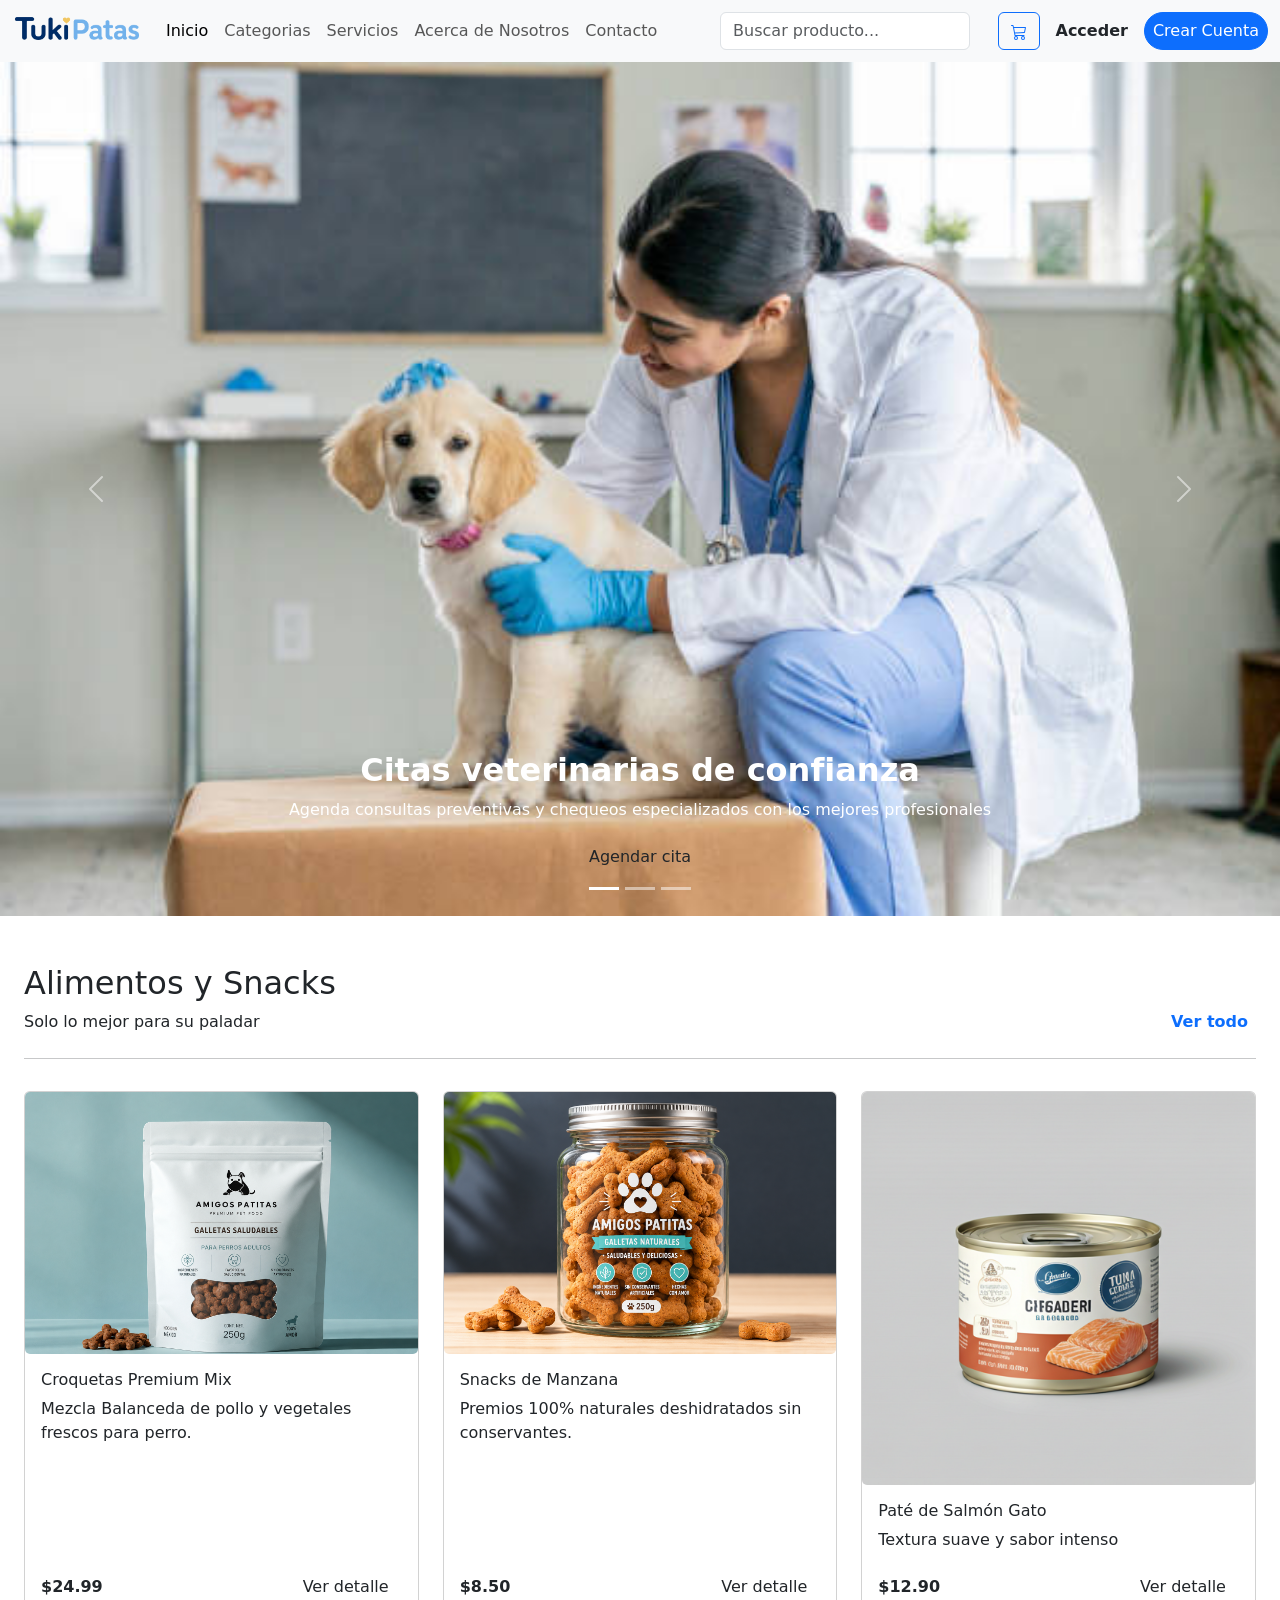
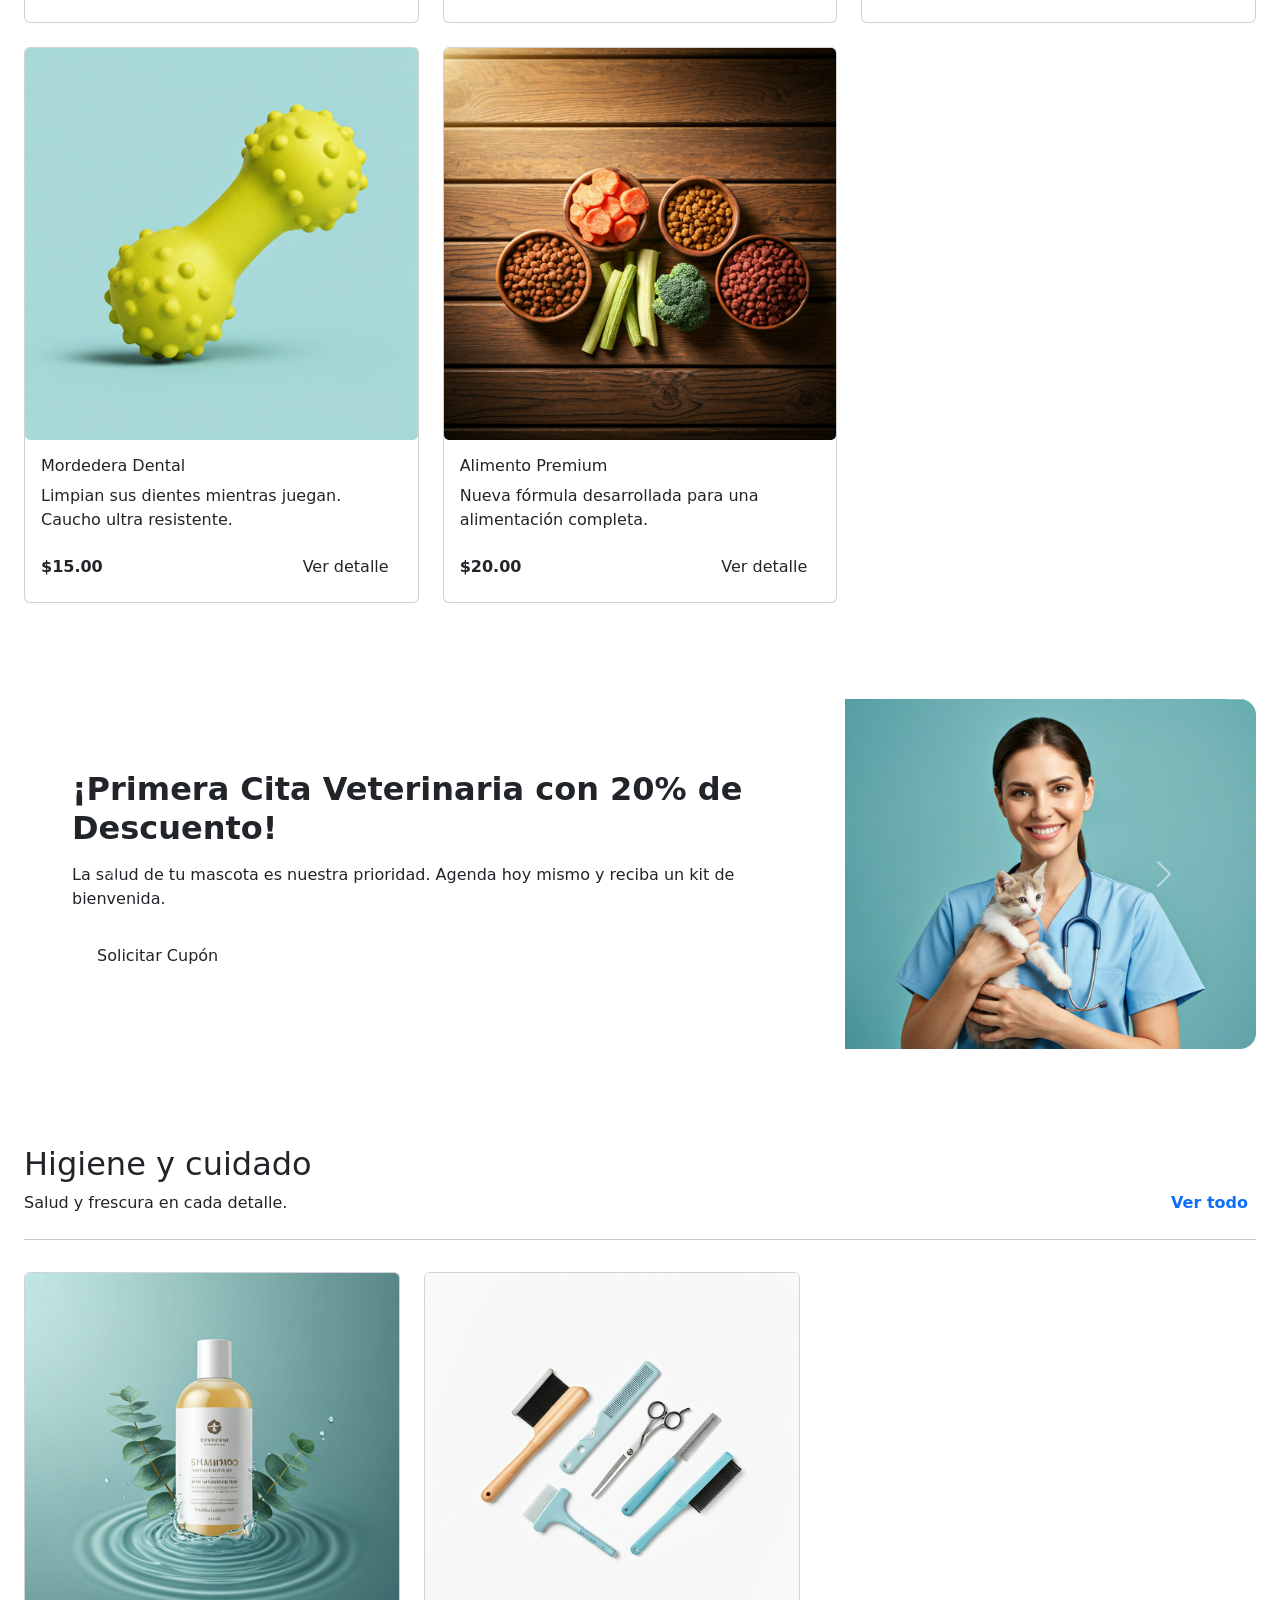
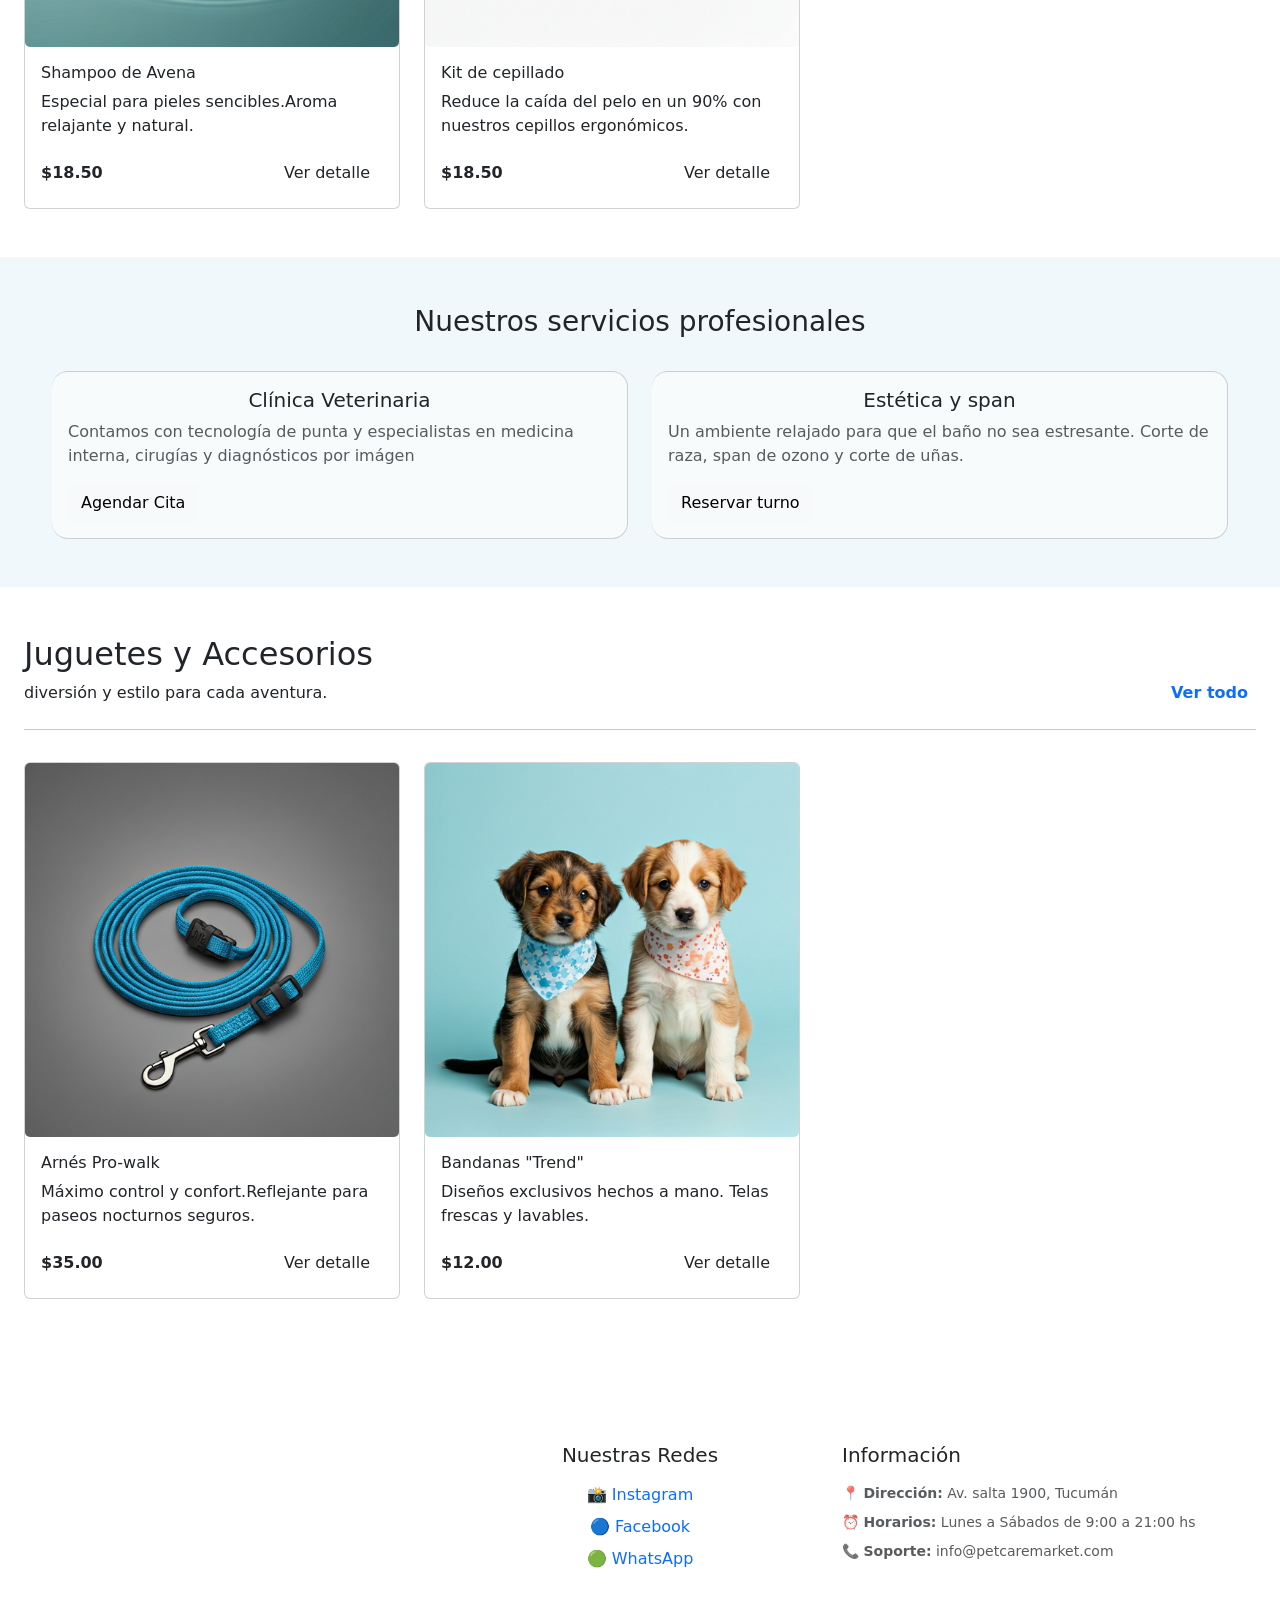
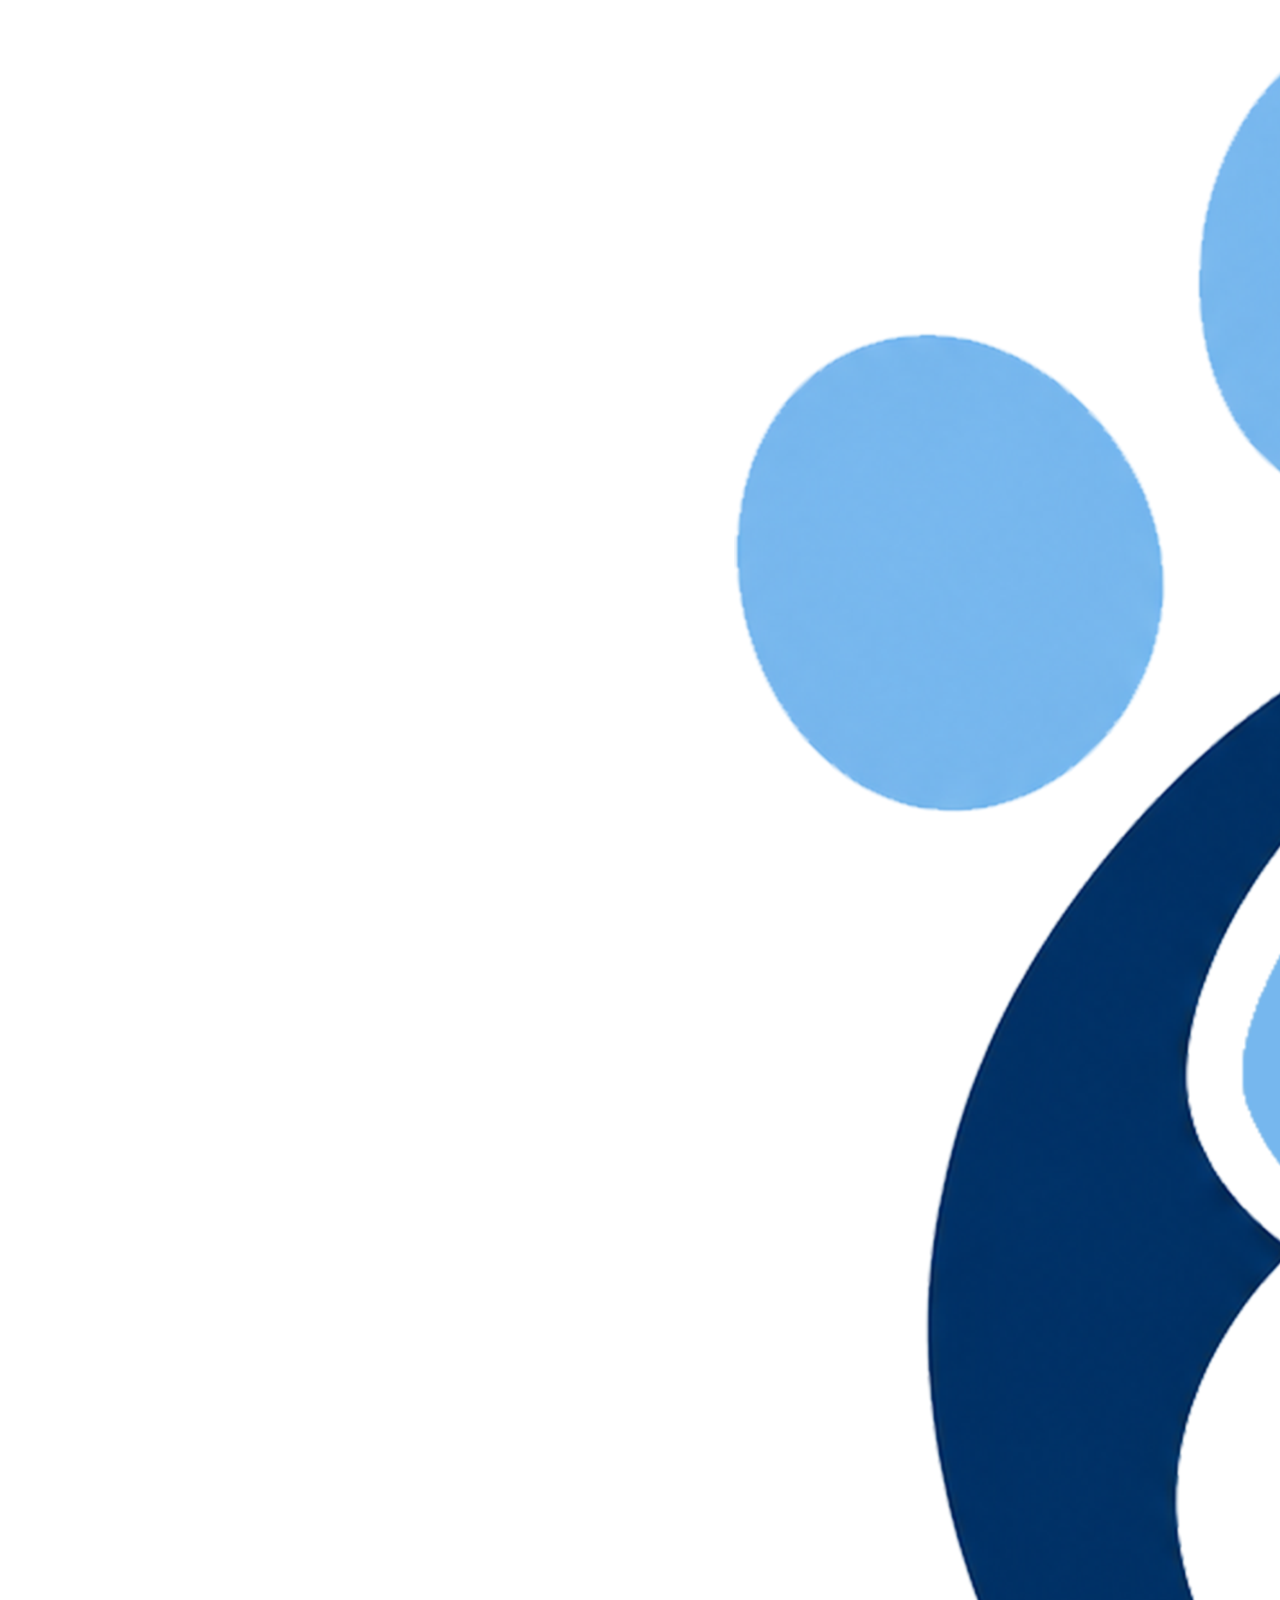
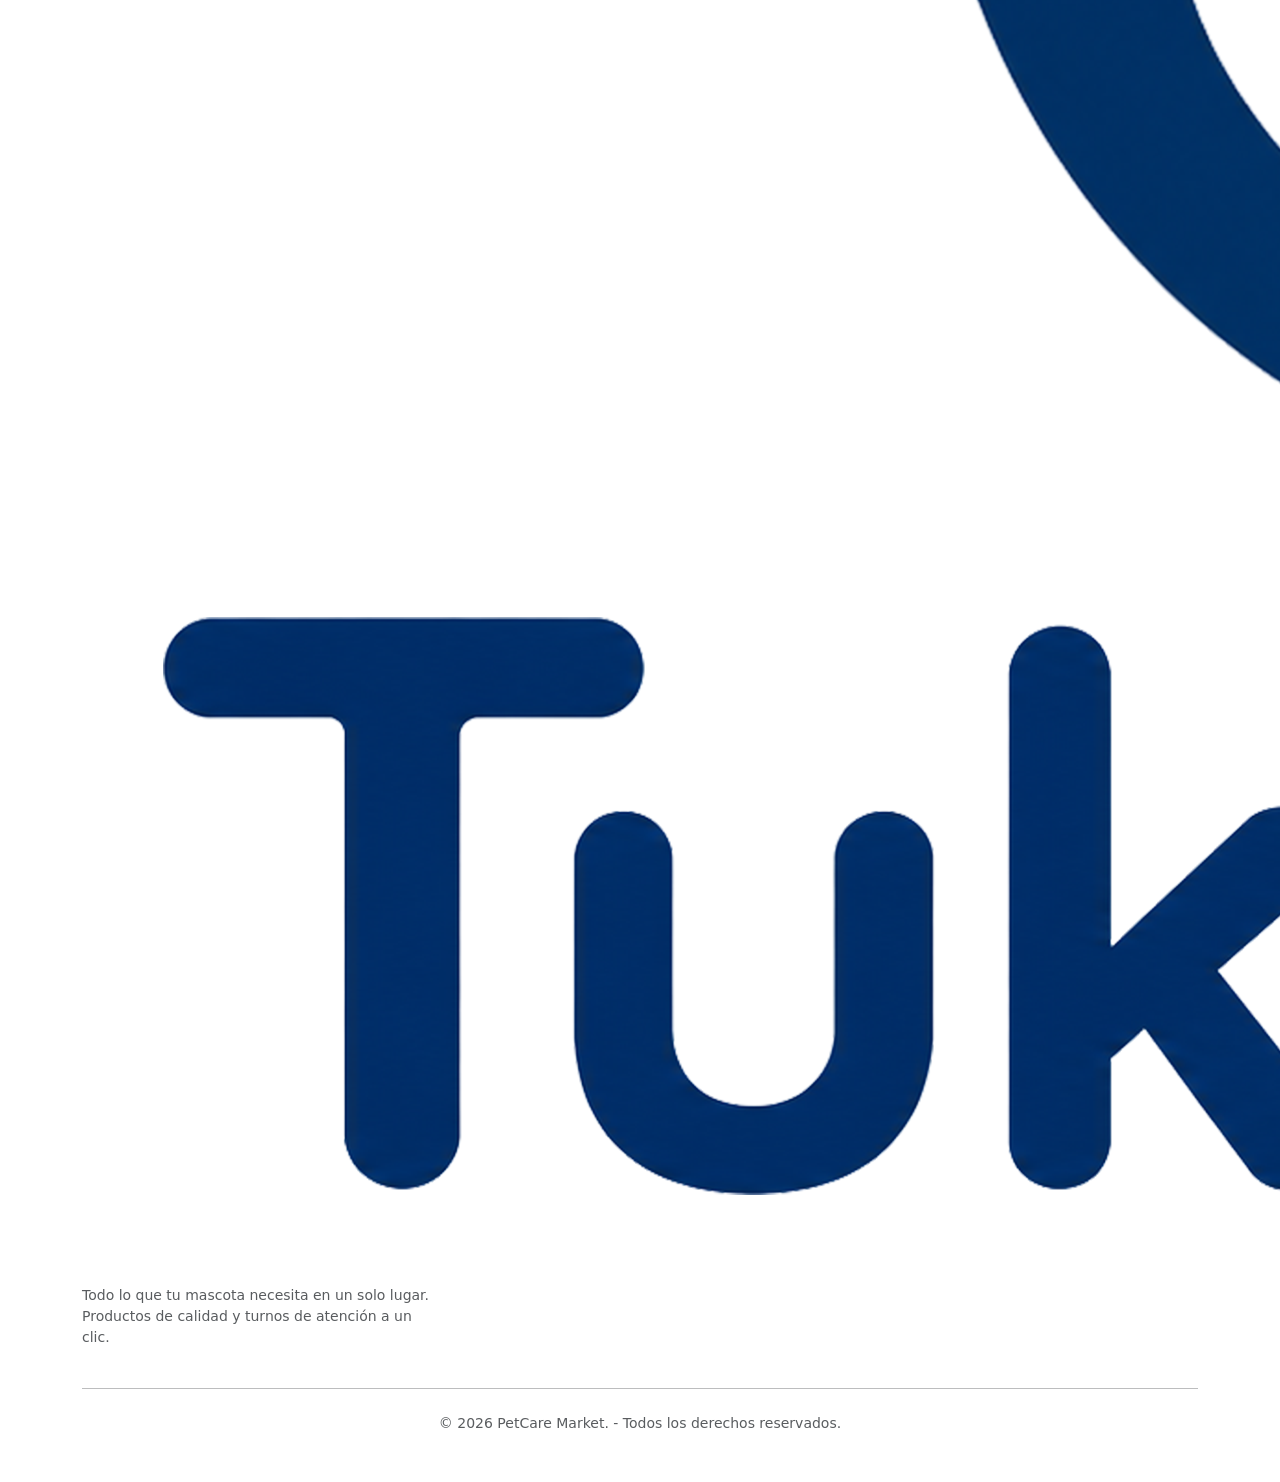
==== index.html @ 30b8e736 "Merge branch 'dev' into feat/navbars" ====
<!doctype html>
<html lang="es" data-bs-theme="light" xmlns="http://www.w3.org/1999/html">
  <head>
    <meta charset="UTF-8" />
    <meta name="viewport" content="width=device-width, initial-scale=1.0" />
    <meta name="description" content="" />
    <meta name="author" content="" />
    <link
      href="https://cdn.jsdelivr.net/npm/bootstrap@5.3.8/dist/css/bootstrap.min.css"
      rel="stylesheet"
      integrity="sha384-sRIl4kxILFvY47J16cr9ZwB07vP4J8+LH7qKQnuqkuIAvNWLzeN8tE5YBujZqJLB"
      crossorigin="anonymous"
    />
    <link rel="stylesheet" href="./css/style.css" />
    <title>Página Principal</title>
  </head>
  <body>
    <header>
      <nav class="navbar navbar-expand-lg bg-body-tertiary stiky-top">
        <div class="container-fluid">
          <!--Logo de la pagina-->
          <a class="navbar-brand" href="./index.html">
            <img src="./img/logos/logotipo.png" class="imgLogo" alt="logo" />
          </a>
          <button
            class="navbar-toggler"
            type="button"
            data-bs-toggle="collapse"
            data-bs-target="#navbarSupportedContent"
            aria-controls="navbarSupportedContent"
            aria-expanded="false"
            aria-label="Toggle navigation"
          >
            <span class="navbar-toggler-icon"></span>
          </button>
          <!--botones de links-->
          <div class="collapse navbar-collapse" id="navbarSupportedContent">
            <ul class="navbar-nav me-auto mb-2 mb-lg-0">
              <li class="nav-item">
                <a
                  class="nav-link active"
                  aria-current="page"
                  href="./index.html"
                  >Inicio</a
                >
              </li>
              <li class="nav-item">
                <a class="nav-link" href="./pages/categorias.html"
                  >Categorias</a
                >
              </li>
              <li class="nav-item">
                <a
                  class="nav-link"
                  aria-current="page"
                  href="./pages/servicios.html"
                  >Servicios</a
                >
              </li>
              <li class="nav-item">
                <a class="nav-link" href="./pages/nosotros.html"
                  >Acerca de Nosotros</a
                >
              </li>
              <li class="nav-item">
                <a class="nav-link" href="./pages/contacto.html">Contacto</a>
              </li>
            </ul>
            <!-- buscador-->
            <form class="mx-auto buscador">
              <input
                class="form-control"
                type="search"
                placeholder="Buscar producto..."
              />
            </form>
          </div>
          <!--iconos y botones-->
          <div class="d-flex align-items-center gap-3">
            <!--carrito-->
            <button class="btn btn-outline-primary">
              <svg
                xmlns="http://www.w3.org/2000/svg"
                width="16"
                height="16"
                fill="currentColor"
                class="bi bi-cart3"
                viewBox="0 0 16 16"
              >
                <path
                  d="M0 1.5A.5.5 0 0 1 .5 1H2a.5.5 0 0 1 .485.379L2.89 3H14.5a.5.5 0 0 1 .49.598l-1 5a.5.5 0 0 1-.465.401l-9.397.472L4.415 11H13a.5.5 0 0 1 0 1H4a.5.5 0 0 1-.491-.408L2.01 3.607 1.61 2H.5a.5.5 0 0 1-.5-.5M3.102 4l.84 4.479 9.144-.459L13.89 4zM5 12a2 2 0 1 0 0 4 2 2 0 0 0 0-4m7 0a2 2 0 1 0 0 4 2 2 0 0 0 0-4m-7 1a1 1 0 1 1 0 2 1 1 0 0 1 0-2m7 0a1 1 0 1 1 0 2 1 1 0 0 1 0-2"
                />
              </svg>
            </button>
            <!--login-->
            <a href="#" class="nav-link fw-semibold">Acceder</a>
            <!-- crear una cuenta-->
            <button class="btn btn-primary rounded-pill px-2">
              Crear Cuenta
            </button>
          </div>
        </div>
      </nav>
    </header>
    <main></main>
    <footer></footer>
    <header></header>
    <main>
      <!-- sección banner -->
      <div id="carouselVeterinaria" class="carousel slide">
        <div class="carousel-indicators">
          <button
            type="button"
            data-bs-target="#carouselVeterinaria"
            data-bs-slide-to="0"
            class="active"
            aria-current="true"
            aria-label="Slide 1"
          ></button>
          <button
            type="button"
            data-bs-target="#carouselVeterinaria"
            data-bs-slide-to="1"
            aria-label="Slide 2"
          ></button>
          <button
            type="button"
            data-bs-target="#carouselVeterinaria"
            data-bs-slide-to="2"
            aria-label="Slide 3"
          ></button>
        </div>
        <div class="carousel-inner">
          <div class="carousel-item active">
            <img
              src="./img/imagnes-pagina-principal/vet-dog.jpg"
              class="d-block w-100"
              alt="banner veterianria con un perrito"
            />
            <div class="carousel-caption d-none d-md-block">
              <h5 class="fw-bold fs-2 fs-md-1">
                Citas veterinarias de confianza
              </h5>
              <p>
                Agenda consultas preventivas y chequeos especializados con los
                mejores profesionales
              </p>
              <a href="#" class="btn rouded-4 btn-Carousel"> Agendar cita </a>
            </div>
          </div>
          <div class="carousel-item">
            <img
              src="./img/imagnes-pagina-principal/cat-vet.jpg"
              class="d-block w-100"
              alt="banner veterinaria con un gatito"
            />
            <div class="carousel-caption d-none d-md-block">
              <p>
                Agenda consultas preventivas y chequeos especializados con los
                mejores profesionales
              </p>
              <a href="#" class="btn rouded-4 btn-Carousel"> Agendar cita </a>
            </div>
          </div>
          <div class="carousel-item">
            <img
              src="/img/imagnes-pagina-principal/veterinarios.png"
              class="d-block w-100"
              alt="banner de veterinario en una consulta"
            />
            <div class="carousel-caption d-none d-md-block">
              <p>
                Agenda consultas preventivas y chequeos especializados con los
                mejores profesionales
              </p>
              <a href="#" class="btn rouded-5 btn-Carousel"> Agendar cita </a>
            </div>
          </div>
        </div>
        <button
          class="carousel-control-prev"
          type="button"
          data-bs-target="#carouselVeterinaria"
          data-bs-slide="prev"
        >
          <span class="carousel-control-prev-icon" aria-hidden="true"></span>
          <span class="visually-hidden">Previous</span>
        </button>
        <button
          class="carousel-control-next"
          type="button"
          data-bs-target="#carouselVeterinaria"
          data-bs-slide="next"
        >
          <span class="carousel-control-next-icon" aria-hidden="true"></span>
          <span class="visually-hidden">Next</span>
        </button>
      </div>
      <!-- Sección categorias de productos -->
      <section class="py-5 px-4">
        <div class="d-flex justify-content-between align-items-end mb-4">
          <div>
            <h2 class="titulo-seccion mb-2">Alimentos y Snacks</h2>
            <p class="mb-0">Solo lo mejor para su paladar</p>
          </div>
          <a href="#" class="text-decoration-none prices fw-bold text-nowrap">
            Ver todo <i class="bi bi-chevron-right ms-2"></i>
          </a>
        </div>
        <hr class="linea-decorativa" />
        <div class="row row-cols-1 row-cols-md-3 g-4 pt-3">
          <div class="col">
            <div class="card h-100">
              <img
                src="./img/seccion1/galletitas-patitas.png"
                class="card-img-top card-img"
                alt="publicidad croquetas para mascotas"
              />
              <div class="card-body d-flex flex-column">
                <h5 class="card-title fs-6 fs-md-5 mb-2">
                  Croquetas Premium Mix
                </h5>
                <p class="card-text mb-3">
                  Mezcla Balanceda de pollo y vegetales frescos para perro.
                </p>
                <div
                  class="d-flex justify-content-between align-items-center mt-auto"
                >
                  <p class="card-text fw-bold prices mb-0">$24.99</p>
                  <a href="#" class="btn rounded-4 btn-Carousel">Ver detalle</a>
                </div>
              </div>
            </div>
          </div>

          <div class="col">
            <div class="card h-100">
              <img
                src="./img/seccion1/golosinas-pets.png"
                class="card-img-top card-img"
                alt="Publicidad de golosinas para mascotas"
              />
              <div class="card-body d-flex flex-column">
                <h5 class="card-title fs-6 fs-md-5 mb-2">Snacks de Manzana</h5>
                <p class="card-text mb-3">
                  Premios 100% naturales deshidratados sin conservantes.
                </p>
                <div
                  class="d-flex justify-content-between align-items-center mt-auto"
                >
                  <p class="card-text fw-bold prices mb-0">$8.50</p>
                  <a href="#" class="btn rounded-4 btn-Carousel">Ver detalle</a>
                </div>
              </div>
            </div>
          </div>
          <div class="col">
            <div class="card h-100">
              <img
                src="./img/seccion1/lata-food.png"
                class="card-img-top card-img"
                alt="Publicidad de comida para gatos"
              />
              <div class="card-body d-flex flex-column">
                <h5 class="card-title fs-6 fs-md-5 mb-2">
                  Paté de Salmón Gato
                </h5>
                <p class="card-text mb-3">Textura suave y sabor intenso</p>
                <div
                  class="d-flex justify-content-between align-items-center mt-auto"
                >
                  <p class="card-text fw-bold prices mb-0">$12.90</p>
                  <a href="#" class="btn rounded-4 btn-Carousel">Ver detalle</a>
                </div>
              </div>
            </div>
          </div>
          <div class="col">
            <div class="card h-100">
              <img
                src="./img/seccion1/juguete.png"
                class="card-img-top card-img"
                alt="Publicidad de mordedera dental"
              />
              <div class="card-body d-flex flex-column">
                <h5 class="card-title fs-6 fs-md-5 mb-2">Mordedera Dental</h5>
                <p class="card-text mb-3">
                  Limpian sus dientes mientras juegan. Caucho ultra resistente.
                </p>
                <div
                  class="d-flex justify-content-between align-items-center mt-auto"
                >
                  <p class="card-text fw-bold prices mb-0">$15.00</p>
                  <a href="#" class="btn rounded-4 btn-Carousel">Ver detalle</a>
                </div>
              </div>
            </div>
          </div>
          <div class="col">
            <div class="card h-100">
              <img
                src="./img/seccion3/alimento.png"
                class="card-img-top card-img"
                alt="Publicidad de mordedera dental"
              />
              <div class="card-body d-flex flex-column">
                <h5 class="card-title fs-6 fs-md-5 mb-2">Alimento Premium</h5>
                <p class="card-text mb-3">
                  Nueva fórmula desarrollada para una alimentación completa.
                </p>
                <div
                  class="d-flex justify-content-between align-items-center mt-auto"
                >
                  <p class="card-text fw-bold prices mb-0">$20.00</p>
                  <a href="#" class="btn rounded-4 btn-Carousel">Ver detalle</a>
                </div>
              </div>
            </div>
          </div>
        </div>
      </section>

      <!-- seccion publicidades-->
      <section class="py-5 px-4">
        <div
          id="carousel-publi"
          class="carousel slide"
          data-bs-ride="carousel"
          data-bs-interval="5000"
        >
          <div class="carousel-indicators">
            <button
              type="button"
              data-bs-target="#carousel-publi"
              data-bs-slide-to="0"
              class="active"
              aria-current="true"
              aria-label="Slide 1"
            ></button>
            <button
              type="button"
              data-bs-target="#carousel-publi"
              data-bs-slide-to="1"
              aria-label="Slide 2"
            ></button>
            <button
              type="button"
              data-bs-target="#carousel-publi"
              data-bs-slide-to="2"
              aria-label="Slide 3"
            ></button>
          </div>
          <div class="carousel-inner">
            <div class="carousel-item active d-none d-md-block">
              <div
                class="row align-items-center g-0 publi-fondo rounded-4 w-100"
              >
                <div class="col-md-8 p-5">
                  <h2 class="fw-bold mb-3 prices">
                    ¡Primera Cita Veterinaria con 20% de Descuento!
                  </h2>
                  <p class="mb-4">
                    La salud de tu mascota es nuestra prioridad. Agenda hoy
                    mismo y reciba un kit de bienvenida.
                  </p>
                  <a
                    href="#"
                    class="btn btn-publi btn-Carousel rounded-pill px-4 py-2"
                    >Solicitar Cupón</a
                  >
                </div>
                <div class="col-md-4 p-0">
                  <img
                    src="./img/seccion3/publicidad1.png"
                    class="img-fluid w-100"
                    style="
                      height: 350px;
                      object-fit: cover;
                      border-radius: 0 1rem 1rem 0;
                    "
                    alt="publicidad descuento en la primera cita en veterinaria"
                  />
                </div>
              </div>
            </div>

            <div class="carousel-item">
              <div
                class="row align-items-center g-0 publi-fondo rounded-4 w-100"
              >
                <div class="col-md-8 p-5">
                  <h2 class="fw-bold mb-3 prices">
                    ¡Descuento del 25% en Productos de higiene y cuidado!
                  </h2>
                  <p class="mb-4">
                    Por que tu mascota merece el mejor cuidado.
                  </p>
                  <a
                    href="#"
                    class="btn btn-publi btn-Carousel rounded-pill px-4 py-2"
                    >Solicitar Cupón</a
                  >
                </div>
                <div class="col-md-4 p-0">
                  <img
                    src="./img/seccion3/imagen-shampoo.png"
                    class="img-fluid w-100"
                    style="
                      height: 350px;
                      object-fit: cover;
                      border-radius: 0 1rem 1rem 0;
                    "
                    alt="publicidad descuento productos de higiene en veterinaria"
                  />
                </div>
              </div>
            </div>

            <div class="carousel-item">
              <div
                class="row align-items-center g-0 publi-fondo rounded-4 w-100"
              >
                <div class="col-md-8 p-5">
                  <h2 class="fw-bold mb-3 prices">
                    ¡2x1 en aliemento premium para tu mascota 🐩🐈!
                  </h2>
                  <p class="mb-4">
                    Por que tu mascota merece el mejor cuidado.
                  </p>
                  <a
                    href="#"
                    class="btn btn-publi btn-Carousel rounded-pill px-4 py-2"
                    >Solicitar Cupón</a
                  >
                </div>
                <div class="col-md-4 p-0">
                  <img
                    src="./img/seccion3/alimento.png"
                    class="img-fluid w-100"
                    style="
                      height: 350px;
                      object-fit: cover;
                      border-radius: 0 1rem 1rem 0;
                    "
                    alt="publicidad descuento en alimentos en veterinaria"
                  />
                </div>
              </div>
            </div>
          </div>
          <button
            class="carousel-control-prev"
            type="button"
            data-bs-target="#carousel-publi"
            data-bs-slide="prev"
          >
            <span class="carousel-control-prev-icon" aria-hidden="true"></span>
            <span class="visually-hidden">Previous</span>
          </button>
          <button
            class="carousel-control-next"
            type="button"
            data-bs-target="#carousel-publi"
            data-bs-slide="next"
          >
            <span class="carousel-control-next-icon" aria-hidden="true"></span>
            <span class="visually-hidden">Next</span>
          </button>
        </div>
      </section>
      <!--sección Higiene y cuidado-->
      <section class="py-5 px-4">
        <div class="d-flex justify-content-between align-items-end mb-4">
          <div>
            <h2 class="titulo-seccion mb-2">Higiene y cuidado</h2>
            <p class="mb-0">Salud y frescura en cada detalle.</p>
          </div>
          <a href="#" class="text-decoration-none prices fw-bold text-nowrap">
            Ver todo <i class="bi bi-chevron-right ms-2"></i>
          </a>
        </div>
        <hr class="linea-decorativa" />
        <div
          class="row row-cols-1 row-cols-md-2 g-4 pt-3"
          style="max-width: 800px"
        >
          <div class="col">
            <div class="card h-100">
              <img
                src="./img/seccion2/shampoo.png"
                class="card-img-top card-img"
                alt=" Imágen de Shampoo para mascotas"
              />
              <div class="card-body d-flex flex-column">
                <h5 class="card-title fs-6 fs-md-5 mb-2">Shampoo de Avena</h5>
                <p class="card-text mb-3">
                  Especial para pieles sencibles.Aroma relajante y natural.
                </p>
                <div
                  class="d-flex justify-content-between align-items-center mt-auto"
                >
                  <p class="card-text fw-bold prices mb-0">$18.50</p>
                  <a href="#" class="btn rounded-4 btn-Carousel">Ver detalle</a>
                </div>
              </div>
            </div>
          </div>
          <div class="col">
            <div class="card h-100">
              <img
                src="./img/seccion2/pagina-principal10.png"
                class="card-img-top card-img"
                alt=" Imágen de Kit de cepillado"
              />
              <div class="card-body d-flex flex-column">
                <h5 class="card-title fs-6 fs-md-5 mb-2">Kit de cepillado</h5>
                <p class="card-text mb-3">
                  Reduce la caída del pelo en un 90% con nuestros cepillos
                  ergonómicos.
                </p>
                <div
                  class="d-flex justify-content-between align-items-center mt-auto"
                >
                  <p class="card-text fw-bold prices mb-0">$18.50</p>
                  <a href="#" class="btn rounded-4 btn-Carousel">Ver detalle</a>
                </div>
              </div>
            </div>
          </div>
        </div>
      </section>
      <!-- sección nuestros servicios-->
      <section
        class="container-fluid contenedor-servicios py-5"
        style="background-color: #f0f8fb"
      >
        <h3 class="text-center prices">Nuestros servicios profesionales</h3>
        <div
          class="row g-4 justify-content-center align-items-stretch"
          style="width: 100%; margin: 0 auto; max-width: 1200px"
        >
          <div class="col-12 col-md-6">
            <div
              class="card border-1 rounded-4 h-100"
              style="
                background-color: #f8fbfc;
                border-left: 5px solid var(--color-titulo2);
              "
            >
              <div class="card-body">
                <h5 class="card-title prices text-center">
                  <i class="bi bi-bag-plus"></i> Clínica Veterinaria
                </h5>
                <p class="card-text text-muted">
                  Contamos con tecnología de punta y especialistas en medicina
                  interna, cirugías y diagnósticos por imágen
                </p>
                <a href="#" class="btn btn-light prices"
                  >Agendar Cita <i class="bi bi-calendar3"></i
                ></a>
              </div>
            </div>
          </div>
          <div class="col-12 col-md-6">
            <div
              class="card border-1 rounded-4 h-100"
              style="
                background-color: #f8fbfc;
                border-left: 5px solid var(--color-titulo2);
              "
            >
              <div class="card-body">
                <h5 class="card-title prices text-center">
                  <i class="bi bi-scissors"></i> Estética y span
                </h5>
                <p class="card-text text-muted">
                  Un ambiente relajado para que el baño no sea estresante. Corte
                  de raza, span de ozono y corte de uñas.
                </p>
                <a href="#" class="btn btn-light prices"
                  >Reservar turno <i class="bi bi-clock"></i
                ></a>
              </div>
            </div>
          </div>
        </div>
      </section>
      <!--sección juguetes y accesorios-->
      <section class="py-5 px-4">
        <div class="d-flex justify-content-between align-items-end mb-4">
          <div>
            <h2 class="titulo-seccion text-nowrap mb-2">
              Juguetes y Accesorios
            </h2>
            <p class="mb-0">diversión y estilo para cada aventura.</p>
          </div>
          <a href="#" class="text-decoration-none prices fw-bold text-nowrap">
            Ver todo <i class="bi bi-chevron-right ms-2"></i>
          </a>
        </div>
        <hr class="linea-decorativa" />
        <div
          class="row row-cols-1 row-cols-md-2 g-4 pt-3"
          style="max-width: 800px"
        >
          <div class="col">
            <div class="card h-100">
              <img
                src="./img/seccion3/correa.png"
                class="card-img-top card-img"
                alt=" Imágen de arnés seguros para perros."
              />
              <div class="card-body d-flex flex-column">
                <h5 class="card-title fs-6 fs-md-5 mb-2">Arnés Pro-walk</h5>
                <p class="card-text mb-3">
                  Máximo control y confort.Reflejante para paseos nocturnos
                  seguros.
                </p>
                <div
                  class="d-flex justify-content-between align-items-center mt-auto"
                >
                  <p class="card-text fw-bold prices mb-0">$35.00</p>
                  <a href="#" class="btn rounded-4 btn-Carousel">Ver detalle</a>
                </div>
              </div>
            </div>
          </div>
          <div class="col">
            <div class="card h-100">
              <img
                src="./img/seccion3/bandanas.png"
                class="card-img-top card-img"
                alt=" Imágen de bandanas para mascotas"
              />
              <div class="card-body d-flex flex-column">
                <h5 class="card-title fs-6 fs-md-5 mb-2">Bandanas "Trend"</h5>
                <p class="card-text mb-3">
                  Diseños exclusivos hechos a mano. Telas frescas y lavables.
                </p>
                <div
                  class="d-flex justify-content-between align-items-center mt-auto"
                >
                  <p class="card-text fw-bold prices mb-0">$12.00</p>
                  <a href="#" class="btn rounded-4 btn-Carousel">Ver detalle</a>
                </div>
              </div>
            </div>
          </div>
        </div>
      </section>
    </main>
    <footer class="custom-footer py-5 mt-5">
      <div class="container">
        <div class="row text-center text-md-start gy-4">
          <div
            class="col-12 col-md-6 col-lg-4 d-flex flex-column justify-content-center align-items-center align-items-md-start"
          >
            <div class="footer-logo mb-2">
              <img src="./img/imagotipo.png" alt="Imagen logo TukiPatas" class="logo-footer">
            </div>
            <p class="text-muted small text-center text-md-start">
              Todo lo que tu mascota necesita en un solo lugar. Productos de
              calidad y turnos de atención a un clic.
            </p>
          </div>

          <div
            class="col-12 col-md-6 col-lg-4 d-flex flex-column align-items-center"
          >
            <h5 class="font-weight-bold mb-3 text-custom">Nuestras Redes</h5>
            <div class="d-flex flex-column gap-2 text-center">
              <a href="404.html" class="footer-link text-decoration-none"
                >📸 Instagram</a
              >
              <a href="404.html" class="footer-link text-decoration-none"
                >🔵 Facebook</a
              >
              <a href="404.html" class="footer-link text-decoration-none"
                >🟢 WhatsApp</a
              >
            </div>
          </div>

          <div
            class="col-12 col-md-12 col-lg-4 d-flex flex-column align-items-center align-items-lg-start"
          >
            <h5 class="font-weight-bold mb-3 text-custom">Información</h5>
            <ul
              class="list-unstyled text-center text-lg-start text-muted small"
            >
              <li class="mb-2">
                📍 <strong>Dirección:</strong> Av. salta 1900, Tucumán
              </li>
              <li class="mb-2">
                ⏰ <strong>Horarios:</strong> Lunes a Sábados de 9:00 a 21:00 hs
              </li>
              <li class="mb-2">
                📞 <strong>Soporte:</strong> info@petcaremarket.com
              </li>
            </ul>
          </div>
        </div>
        <hr
          class="my-4"
          style="background-color: var(--color-titulo2); opacity: 0.3"
        />
        <div class="row">
          <div class="col-12 text-center text-muted small">
            <p class="mb-0">
              &copy; 2026 PetCare Market. - Todos los derechos reservados.
            </p>
          </div>
        </div>
      </div>
    </footer>
    <script
      src="https://cdn.jsdelivr.net/npm/bootstrap@5.3.8/dist/js/bootstrap.bundle.min.js"
      integrity="sha384-FKyoEForCGlyvwx9Hj09JcYn3nv7wiPVlz7YYwJrWVcXK/BmnVDxM+D2scQbITxI"
      crossorigin="anonymous"
    ></script>
  </body>
</html>
---- css/style.css ----
@import url("https://fonts.googleapis.com/css2?family=Roboto:ital,wght@0,100..900;1,100..900&display=swap");

:root {
  --color-secundario: #88bbe4;
  --color-principal: #b9e6f5;
  --color-fondo: #fcfaf9;
  --Textos: #000000;
}

.imgLogo{
    width: 130px;
    height: auto;
    padding-bottom: 5px;
}

.imgLogo2{
    width: 40px;
    height: auto;
    padding-bottom: 5px;
}

.buscador{
    width: 25%;
    min-width: 250px;
}

.buscardor input{
    border-radius: 60px;
    padding: 12px 20px;
}
.imgG{
   width: 100%;
    height: 70vh;
    object-fit: cover;
@import url("https://cdn.jsdelivr.net/npm/bootstrap-icons@1.13.1/font/bootstrap-icons.min.css");
@import url("https://fonts.googleapis.com/css2?family=Roboto:ital,wght@0,100..900;1,100..900&display=swap");

:root {
  --color-nav: #88bbe4;
  --color-titulo2: #b5c9cf;
  --color-titulo: #004b87;
  --color-bg: #fcfaf9;
  --Textos: #000000;
  --color-extra: #103ec7;
}

/* estilos generales */
body {
  background-color: var(--color-bg);
  font-family: Roboto, sans-serif;
}

.carousel-caption {
  position: absolute;
  bottom: auto; /* Posiciona en la parte inferior */
  left: 0;
  right: auto;
  top: 50%;
  width: 50%;
  padding: 40px 20px;
  text-align: left; /* Alineacion a la izquierda */
}

.btn-Carousel {
  background-color: var(--color-titulo2);
  color: var(--color-titulo);
  cursor: pointer;
  text-decoration: none;
  display: inline-block;
}

.titulo-seccion {
  font-family: Roboto, sans-serif;
  color: var(--color-titulo);
}

.prices {
  color: var(--color-titulo);
}

.card-img {
  height: 250px;
  object-fit: cover;
}

.publi-fondo {
  background-color: var(--color-titulo2);
}

.btn-publi {
  background-color: var(--color-titulo2);
  border: 1px solid var(--color-titulo);
}

.contenedor-servicios {
  background-color: #e8f4f8;
}

.linea-decorativa {
  height: 3px;
  background: linear-gradient(
    to right,
    transparent,
    var(--color-titulo2) 20%,
    var(--color-titulo2) 80%,
    transparent
  );
  margin-top: 1rem;
  margin-bottom: 2rem;
  border: none;
}

.nuestra-pasion {
  background-color: #c8e6f5;
  color: #4a8ba8;
  padding: 15px 30px;
  font-size: 18px;
  display: inline-block;
  font-weight: 500;
}

.img-nosotros {
  width: 100%;
  max-width: 500px;
  height: auto;
  object-fit: contain;
  border-radius: 15px;
}

/* ESTILOS GENERALES DEL FOOTER */
.custom-footer {
  background-color: var(--color-nav);
  border-top: 3px solid var(--color-titulo);
  color: var(--Textos);
}

/* Logo del footer */
.logo-footer {
  max-width: 180px;
  height: auto;
  display: block;
  filter: drop-shadow(1px 1px 3px rgba(0, 0, 0, 0.4));
}

/* Estilos para los enlaces de redes sociales */
.footer-link {
  color: var(--Textos);
  font-weight: 500;
  padding: 5px 10px;
  border-radius: 5px;
  transition: all 0.3s ease;
}

/* Efecto al pasar el mouse por las redes */
.footer-link:hover {
  background-color: var(--color-bg);
  color: var(--color-titulo) !important;
  transform: translateX(3px);
}

/* Ajustes para la lista de informacion */
.custom-footer ul li {
  font-size: 0.95rem;
  color: #333333;
}

/* En tablet */
@media (max-width: 768px) {
  .img-nosotros {
    max-width: 400px;
    height: auto;
  }
}

/* En movil */
@media (max-width: 480px) {
  .img-nosotros {
    max-width: 250px;
    height: auto;
  }
}

/* Paginas de categoria realizadas por Rosario */
.pagina-categoria {
  color: #003060;
}

.pagina-categoria h1,
.pagina-categoria h2,
.pagina-categoria h3 {
  font-family: "Roboto", Arial, sans-serif;
}

/* Banner de la categoria alimentos */
.categoria-hero {
  position: relative;
  background-color: #fcfaf9;
  height: 450px;
  overflow: hidden;
}

.categoria-hero-video {
  position: absolute;
  top: 20%;
  left: 0;
  width: 100%;
  height: auto;
  display: block;
  transform: translateY(-50%);
}

.categoria-hero-capa {
  position: absolute;
  top: 0;
  left: 0;
  width: 100%;
  height: 100%;
  background-color: rgba(0, 0, 0, 0.28);
}

.categoria-hero-contenido {
  position: absolute;
  top: 16%;
  left: 0;
  right: 0;
  color: #ffffff;
}

.categoria-hero h1 {
  max-width: 680px;
  color: #ffffff;
  font-size: 4rem;
  font-weight: 700;
  margin-bottom: 1.5rem;
}

.categoria-hero p {
  max-width: 720px;
  font-size: 1.2rem;
  margin-bottom: 1.5rem;
}

.categoria-miga a,
.categoria-miga span,
.categoria-miga strong {
  color: #b9e6f5;
  text-decoration: none;
  font-size: 1.05rem;
}

.categoria-etiquetas span {
  display: inline-block;
  margin-right: 1rem;
  margin-bottom: 0.5rem;
  padding: 0.4rem 1rem;
  border-radius: 30px;
  font-size: 1rem;
  font-weight: 700;
}

.chip-natural {
  background-color: #f7c96d;
  color: #003060;
}

.chip-envio {
  background-color: #b9e6f5;
  color: #003060;
}

/* Filtros de la categoria alimentos */
.borde-categoria {
  border-color: #c1c7cf;
}

.filtro-mascota {
  background-color: #e5f3f8;
}

.pagina-categoria .list-unstyled li {
  color: #41474e;
  transition: color 300ms linear;
}

.pagina-categoria .list-unstyled li:hover {
  color: #2c6388;
  cursor: pointer;
}

.filtro-activo {
  color: #2c6388;
}

/* Botones de filtros */
.boton-mascota {
  border: 1px solid #88bbe4;
  border-radius: 30px;
  background-color: #ffffff;
  color: #003060;
  padding: 0.4rem 1.2rem;
  margin-right: 0.5rem;
  margin-bottom: 0.5rem;
  font-weight: 600;
  transition: background-color 300ms linear;
}

.boton-mascota:hover,
.boton-mascota-activo {
  background-color: #b9e6f5;
  color: #003060;
  cursor: pointer;
}

/* Tarjetas de productos */
.pagina-categoria .card {
  border-color: #c1c7cf;
  border-radius: 1rem;
}

.producto-imagen {
  position: relative;
  overflow: hidden;
}

.producto-imagen img {
  width: 100%;
  height: auto;
  display: block;
  transition: transform 300ms linear;
}

.producto-imagen img:hover {
  transform: scale(1.05);
}

.pagina-categoria .card-img-top {
  width: 100%;
  height: auto;
}

.producto-etiqueta {
  position: absolute;
  top: 12px;
  left: 12px;
  padding: 0.25rem 0.75rem;
  border-radius: 20px;
  font-size: 0.75rem;
  font-weight: 700;
  text-transform: uppercase;
}

.etiqueta-top {
  background-color: #f7c96d;
  color: #003060;
}

.etiqueta-natural {
  background-color: #b9e6f5;
  color: #003060;
}

.etiqueta-nuevo {
  background-color: #2c6388;
  color: #ffffff;
}

/* Botones de las tarjetas */
.pagina-categoria .card .btn-primary {
  border-radius: 12px;
  background-color: #88bbe4;
  border-color: #88bbe4;
  color: #003060;
  font-weight: 700;
  transition: background-color 300ms linear;
}

.pagina-categoria .card .btn-primary:hover {
  background-color: #2c6388;
  border-color: #2c6388;
  color: #ffffff;
}

/* Selector de orden */
.pagina-categoria select {
  border: 1px solid #c1c7cf;
  border-radius: 8px;
  padding: 0.3rem 0.5rem;
  color: #003060;
}

.pagina-categoria select:focus {
  border-color: #88bbe4;
}

/* Paginacion */
.pagina-categoria .page-link {
  color: #003060;
  border-radius: 10px;
  margin: 0 0.2rem;
  transition: background-color 300ms linear;
}

.pagina-categoria .page-link:hover {
  background-color: #b9e6f5;
  color: #003060;
}

.pagina-categoria .page-item.active .page-link {
  background-color: #2c6388;
  border-color: #2c6388;
  color: #ffffff;
}

/* Banner de la categoria higiene */
.higiene-hero {
  position: relative;
  background-color: #003060;
  overflow: hidden;
}

.higiene-hero-img {
  width: 100%;
  height: 400px;
  display: block;
}

.higiene-banner-animado {
  animation-name: zoomSuave;
  animation-duration: 8s;
  animation-timing-function: ease-in-out;
  animation-iteration-count: infinite;
  animation-direction: alternate;
}

.higiene-hero-capa {
  position: absolute;
  top: 0;
  left: 0;
  width: 100%;
  height: 100%;
  background-color: rgba(0, 48, 96, 0.25);
}

.higiene-hero-contenido {
  position: absolute;
  top: 28%;
  left: 1rem;
  right: 0;
  color: #ffffff;
  animation-name: apareceBanner;
  animation-duration: 1s;
  animation-timing-function: linear;
}

.higiene-hero h1 {
  color: #ffffff;
  font-size: 4rem;
  font-weight: 700;
}

.higiene-hero p {
  max-width: 650px;
  font-size: 1.1rem;
}

/* Presentacion de la categoria higiene */
.higiene-presentacion h2 {
  font-size: 2.4rem;
  font-weight: 700;
}

/* Animacion de entrada del texto */
@keyframes apareceBanner {
  from {
    opacity: 0;
    transform: translateX(-40px);
  }

  to {
    opacity: 1;
    transform: translateX(0);
  }
}

/* Animacion suave de la imagen del banner */
@keyframes zoomSuave {
  from {
    transform: scale(1);
  }

  to {
    transform: scale(1.05);
  }
}

/* Responsive */
@media (max-width: 768px) {
  .categoria-hero h1,
  .higiene-hero h1 {
    font-size: 2rem;
  }

  .categoria-hero p,
  .higiene-hero p {
    font-size: 0.95rem;
  }

  .categoria-etiquetas span {
    margin-bottom: 0.5rem;
  }
}
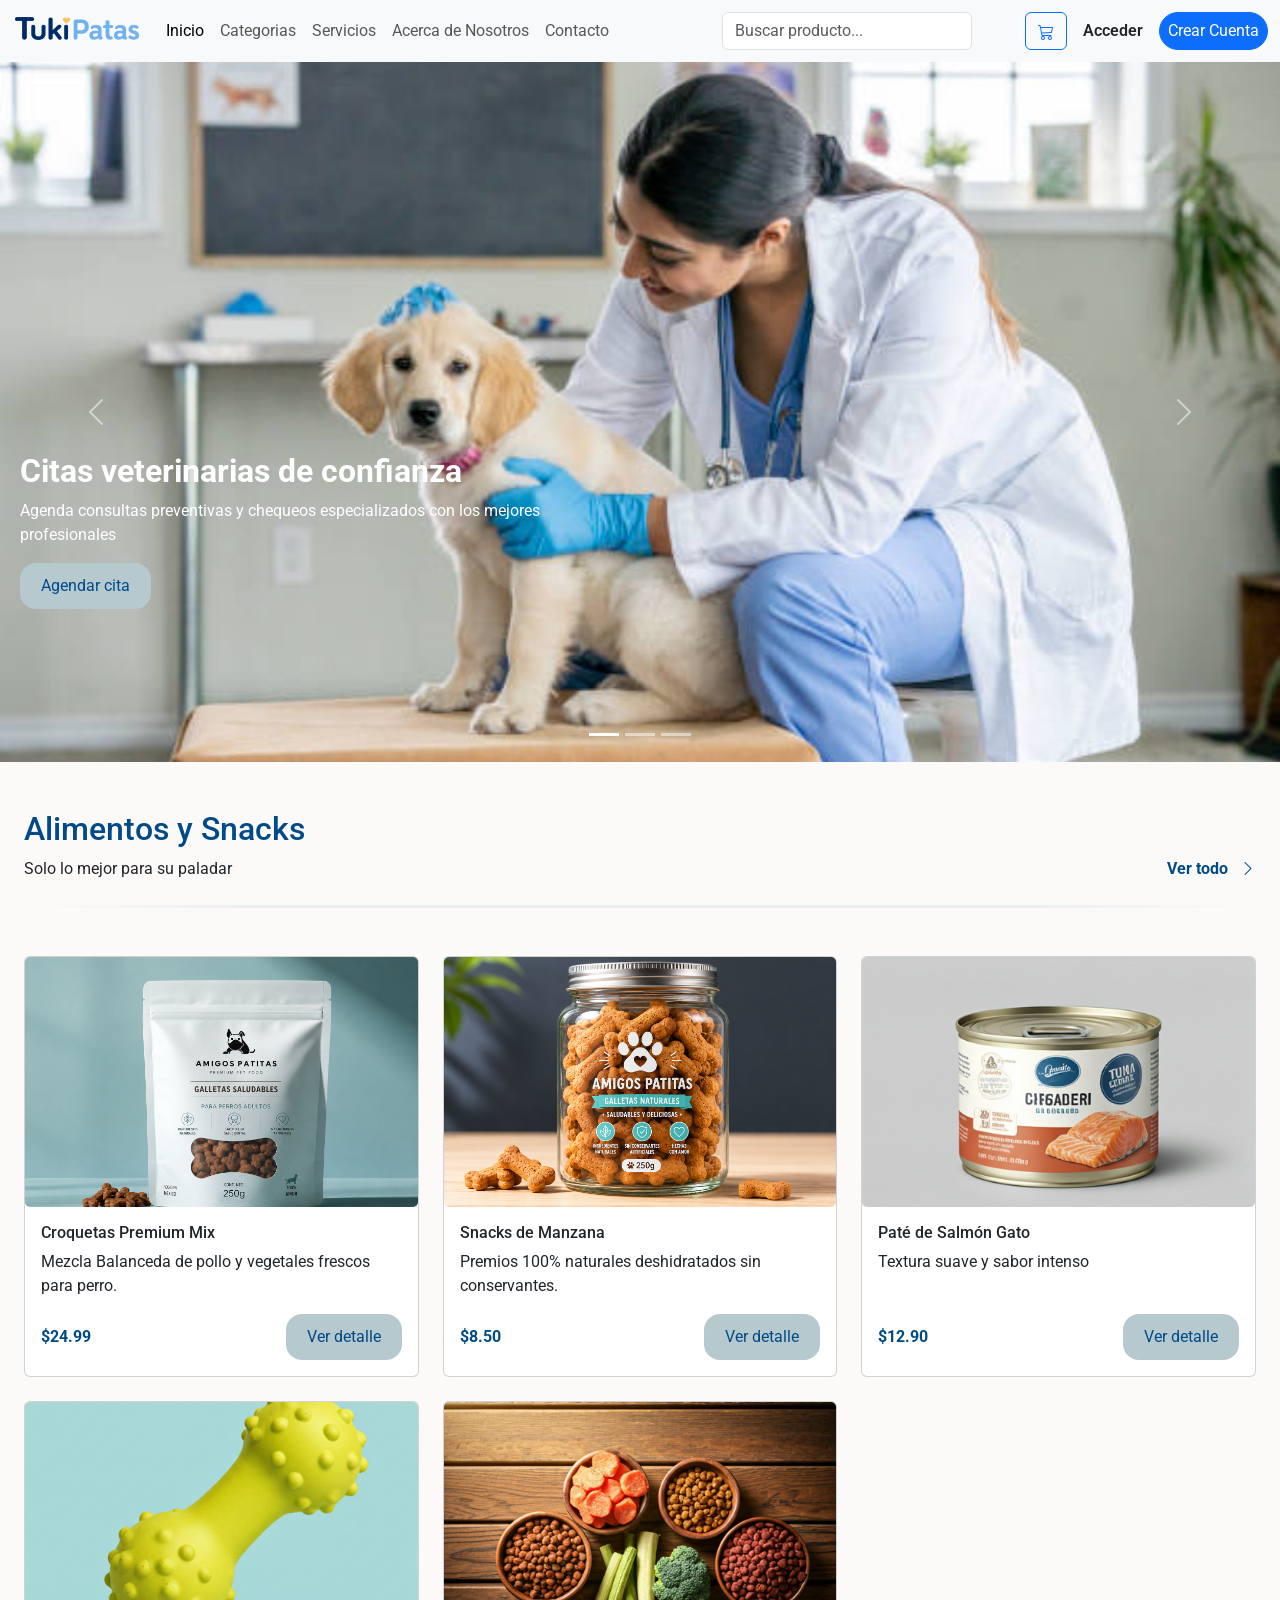
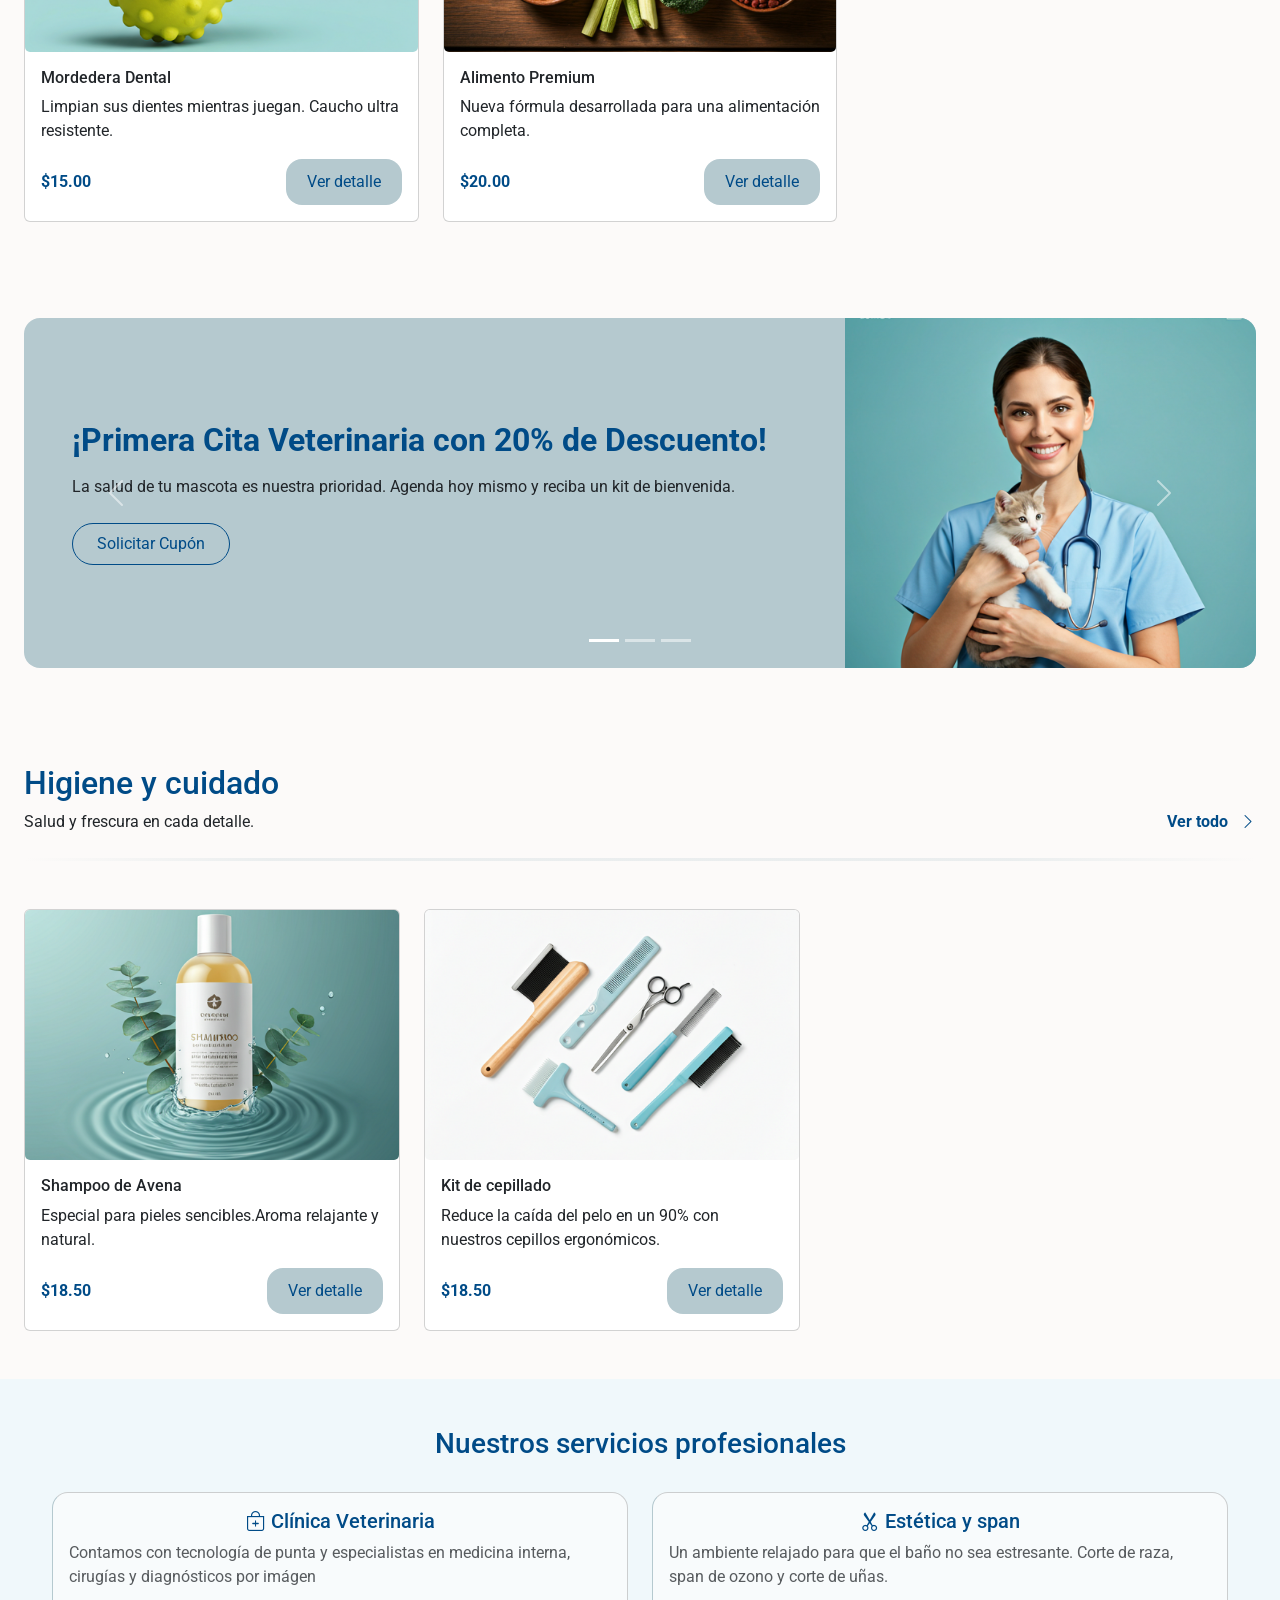
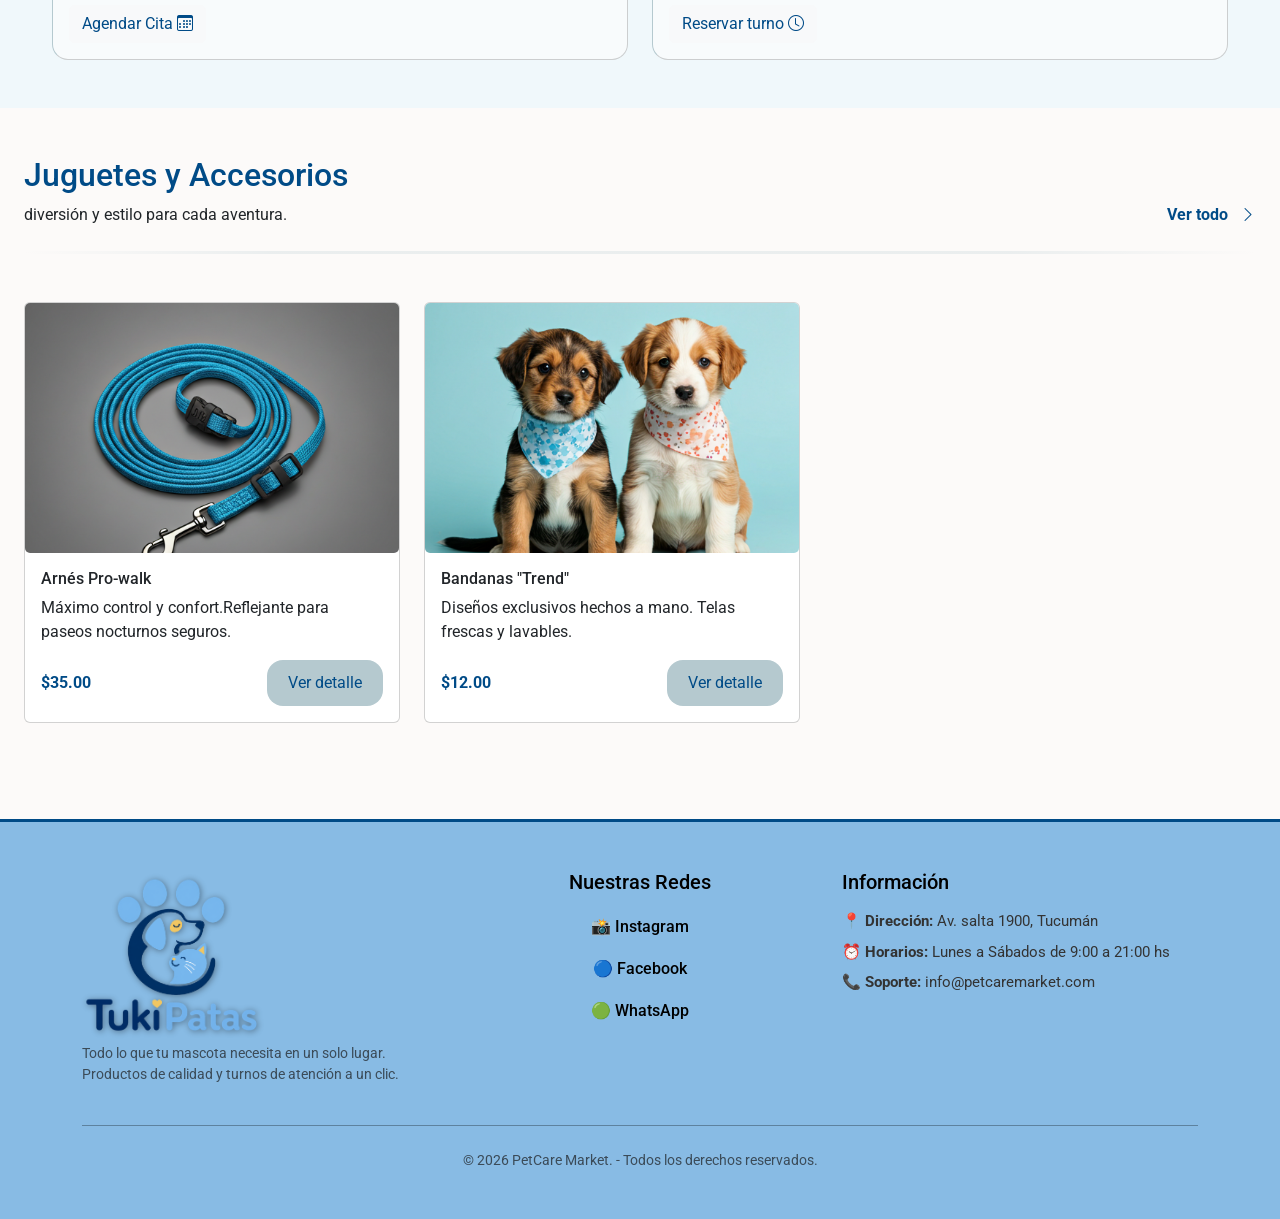
==== commit 4ac291b5: "Arregle problemas de merge y agregue links y estilos." ====
--- a/index.html
+++ b/index.html
@@ -15,8 +15,8 @@
     <title>Página Principal</title>
   </head>
   <body>
-    <header>
-      <nav class="navbar navbar-expand-lg bg-body-tertiary stiky-top">
+    <header class="sticky-top">
+      <nav class="navbar navbar-expand-lg bg-body-tertiary">
         <div class="container-fluid">
           <!--Logo de la pagina-->
           <a class="navbar-brand" href="./index.html">
@@ -63,7 +63,7 @@
                 >
               </li>
               <li class="nav-item">
-                <a class="nav-link" href="./pages/contacto.html">Contacto</a>
+                <a class="nav-link" href="./pages/contactos.html">Contacto</a>
               </li>
             </ul>
             <!-- buscador-->
@@ -102,550 +102,325 @@
         </div>
       </nav>
     </header>
-    <main></main>
-    <footer></footer>
-    <header></header>
     <main>
       <!-- sección banner -->
-      <div id="carouselVeterinaria" class="carousel slide">
+      <div id="carouselVeterinaria" class="carousel slide carousel-veterinaria">
         <div class="carousel-indicators">
-          <button
-            type="button"
-            data-bs-target="#carouselVeterinaria"
-            data-bs-slide-to="0"
-            class="active"
-            aria-current="true"
-            aria-label="Slide 1"
-          ></button>
-          <button
-            type="button"
-            data-bs-target="#carouselVeterinaria"
-            data-bs-slide-to="1"
-            aria-label="Slide 2"
-          ></button>
-          <button
-            type="button"
-            data-bs-target="#carouselVeterinaria"
-            data-bs-slide-to="2"
-            aria-label="Slide 3"
-          ></button>
+            <button type="button" data-bs-target="#carouselVeterinaria" data-bs-slide-to="0" class="active"
+                    aria-current="true" aria-label="Slide 1"></button>
+            <button type="button" data-bs-target="#carouselVeterinaria" data-bs-slide-to="1"
+                    aria-label="Slide 2"></button>
+            <button type="button" data-bs-target="#carouselVeterinaria" data-bs-slide-to="2"
+                    aria-label="Slide 3"></button>
         </div>
         <div class="carousel-inner">
-          <div class="carousel-item active">
-            <img
-              src="./img/imagnes-pagina-principal/vet-dog.jpg"
-              class="d-block w-100"
-              alt="banner veterianria con un perrito"
-            />
-            <div class="carousel-caption d-none d-md-block">
-              <h5 class="fw-bold fs-2 fs-md-1">
-                Citas veterinarias de confianza
-              </h5>
-              <p>
-                Agenda consultas preventivas y chequeos especializados con los
-                mejores profesionales
-              </p>
-              <a href="#" class="btn rouded-4 btn-Carousel"> Agendar cita </a>
-            </div>
-          </div>
-          <div class="carousel-item">
-            <img
-              src="./img/imagnes-pagina-principal/cat-vet.jpg"
-              class="d-block w-100"
-              alt="banner veterinaria con un gatito"
-            />
-            <div class="carousel-caption d-none d-md-block">
-              <p>
-                Agenda consultas preventivas y chequeos especializados con los
-                mejores profesionales
-              </p>
-              <a href="#" class="btn rouded-4 btn-Carousel"> Agendar cita </a>
-            </div>
-          </div>
-          <div class="carousel-item">
-            <img
-              src="/img/imagnes-pagina-principal/veterinarios.png"
-              class="d-block w-100"
-              alt="banner de veterinario en una consulta"
-            />
-            <div class="carousel-caption d-none d-md-block">
-              <p>
-                Agenda consultas preventivas y chequeos especializados con los
-                mejores profesionales
-              </p>
-              <a href="#" class="btn rouded-5 btn-Carousel"> Agendar cita </a>
-            </div>
-          </div>
-        </div>
-        <button
-          class="carousel-control-prev"
-          type="button"
-          data-bs-target="#carouselVeterinaria"
-          data-bs-slide="prev"
-        >
-          <span class="carousel-control-prev-icon" aria-hidden="true"></span>
-          <span class="visually-hidden">Previous</span>
-        </button>
-        <button
-          class="carousel-control-next"
-          type="button"
-          data-bs-target="#carouselVeterinaria"
-          data-bs-slide="next"
-        >
-          <span class="carousel-control-next-icon" aria-hidden="true"></span>
-          <span class="visually-hidden">Next</span>
-        </button>
-      </div>
-      <!-- Sección categorias de productos -->
-      <section class="py-5 px-4">
-        <div class="d-flex justify-content-between align-items-end mb-4">
-          <div>
-            <h2 class="titulo-seccion mb-2">Alimentos y Snacks</h2>
-            <p class="mb-0">Solo lo mejor para su paladar</p>
-          </div>
-          <a href="#" class="text-decoration-none prices fw-bold text-nowrap">
-            Ver todo <i class="bi bi-chevron-right ms-2"></i>
-          </a>
-        </div>
-        <hr class="linea-decorativa" />
-        <div class="row row-cols-1 row-cols-md-3 g-4 pt-3">
-          <div class="col">
-            <div class="card h-100">
-              <img
-                src="./img/seccion1/galletitas-patitas.png"
-                class="card-img-top card-img"
-                alt="publicidad croquetas para mascotas"
-              />
-              <div class="card-body d-flex flex-column">
-                <h5 class="card-title fs-6 fs-md-5 mb-2">
-                  Croquetas Premium Mix
-                </h5>
-                <p class="card-text mb-3">
-                  Mezcla Balanceda de pollo y vegetales frescos para perro.
-                </p>
-                <div
-                  class="d-flex justify-content-between align-items-center mt-auto"
-                >
-                  <p class="card-text fw-bold prices mb-0">$24.99</p>
-                  <a href="#" class="btn rounded-4 btn-Carousel">Ver detalle</a>
-                </div>
-              </div>
-            </div>
-          </div>
-
-          <div class="col">
-            <div class="card h-100">
-              <img
-                src="./img/seccion1/golosinas-pets.png"
-                class="card-img-top card-img"
-                alt="Publicidad de golosinas para mascotas"
-              />
-              <div class="card-body d-flex flex-column">
-                <h5 class="card-title fs-6 fs-md-5 mb-2">Snacks de Manzana</h5>
-                <p class="card-text mb-3">
-                  Premios 100% naturales deshidratados sin conservantes.
-                </p>
-                <div
-                  class="d-flex justify-content-between align-items-center mt-auto"
-                >
-                  <p class="card-text fw-bold prices mb-0">$8.50</p>
-                  <a href="#" class="btn rounded-4 btn-Carousel">Ver detalle</a>
-                </div>
-              </div>
-            </div>
-          </div>
-          <div class="col">
-            <div class="card h-100">
-              <img
-                src="./img/seccion1/lata-food.png"
-                class="card-img-top card-img"
-                alt="Publicidad de comida para gatos"
-              />
-              <div class="card-body d-flex flex-column">
-                <h5 class="card-title fs-6 fs-md-5 mb-2">
-                  Paté de Salmón Gato
-                </h5>
-                <p class="card-text mb-3">Textura suave y sabor intenso</p>
-                <div
-                  class="d-flex justify-content-between align-items-center mt-auto"
-                >
-                  <p class="card-text fw-bold prices mb-0">$12.90</p>
-                  <a href="#" class="btn rounded-4 btn-Carousel">Ver detalle</a>
-                </div>
-              </div>
-            </div>
-          </div>
-          <div class="col">
-            <div class="card h-100">
-              <img
-                src="./img/seccion1/juguete.png"
-                class="card-img-top card-img"
-                alt="Publicidad de mordedera dental"
-              />
-              <div class="card-body d-flex flex-column">
-                <h5 class="card-title fs-6 fs-md-5 mb-2">Mordedera Dental</h5>
-                <p class="card-text mb-3">
-                  Limpian sus dientes mientras juegan. Caucho ultra resistente.
-                </p>
-                <div
-                  class="d-flex justify-content-between align-items-center mt-auto"
-                >
-                  <p class="card-text fw-bold prices mb-0">$15.00</p>
-                  <a href="#" class="btn rounded-4 btn-Carousel">Ver detalle</a>
-                </div>
-              </div>
-            </div>
-          </div>
-          <div class="col">
-            <div class="card h-100">
-              <img
-                src="./img/seccion3/alimento.png"
-                class="card-img-top card-img"
-                alt="Publicidad de mordedera dental"
-              />
-              <div class="card-body d-flex flex-column">
-                <h5 class="card-title fs-6 fs-md-5 mb-2">Alimento Premium</h5>
-                <p class="card-text mb-3">
-                  Nueva fórmula desarrollada para una alimentación completa.
-                </p>
-                <div
-                  class="d-flex justify-content-between align-items-center mt-auto"
-                >
-                  <p class="card-text fw-bold prices mb-0">$20.00</p>
-                  <a href="#" class="btn rounded-4 btn-Carousel">Ver detalle</a>
-                </div>
-              </div>
-            </div>
-          </div>
-        </div>
-      </section>
-
-      <!-- seccion publicidades-->
-      <section class="py-5 px-4">
-        <div
-          id="carousel-publi"
-          class="carousel slide"
-          data-bs-ride="carousel"
-          data-bs-interval="5000"
-        >
-          <div class="carousel-indicators">
-            <button
-              type="button"
-              data-bs-target="#carousel-publi"
-              data-bs-slide-to="0"
-              class="active"
-              aria-current="true"
-              aria-label="Slide 1"
-            ></button>
-            <button
-              type="button"
-              data-bs-target="#carousel-publi"
-              data-bs-slide-to="1"
-              aria-label="Slide 2"
-            ></button>
-            <button
-              type="button"
-              data-bs-target="#carousel-publi"
-              data-bs-slide-to="2"
-              aria-label="Slide 3"
-            ></button>
-          </div>
-          <div class="carousel-inner">
-            <div class="carousel-item active d-none d-md-block">
-              <div
-                class="row align-items-center g-0 publi-fondo rounded-4 w-100"
-              >
-                <div class="col-md-8 p-5">
-                  <h2 class="fw-bold mb-3 prices">
-                    ¡Primera Cita Veterinaria con 20% de Descuento!
-                  </h2>
-                  <p class="mb-4">
-                    La salud de tu mascota es nuestra prioridad. Agenda hoy
-                    mismo y reciba un kit de bienvenida.
-                  </p>
-                  <a
-                    href="#"
-                    class="btn btn-publi btn-Carousel rounded-pill px-4 py-2"
-                    >Solicitar Cupón</a
-                  >
-                </div>
-                <div class="col-md-4 p-0">
-                  <img
-                    src="./img/seccion3/publicidad1.png"
-                    class="img-fluid w-100"
-                    style="
-                      height: 350px;
-                      object-fit: cover;
-                      border-radius: 0 1rem 1rem 0;
-                    "
-                    alt="publicidad descuento en la primera cita en veterinaria"
-                  />
-                </div>
-              </div>
-            </div>
-
+            <div class="carousel-item active">
+                <img src="./img/imagnes-pagina-principal/vet-dog.jpg" class="d-block w-100"
+                     alt="banner veterianria con un perrito">
+                <div class="carousel-caption d-none d-md-block">
+                    <h5 class="fw-bold fs-2 fs-md-1">Citas veterinarias de confianza</h5>
+                    <p>Agenda consultas preventivas y chequeos especializados con los mejores profesionales</p>
+                    <a href="./pages/contactos.html" class="btn btn-Carousel rounded-4"> Agendar cita </a>
+                </div>
+            </div>
             <div class="carousel-item">
-              <div
-                class="row align-items-center g-0 publi-fondo rounded-4 w-100"
-              >
-                <div class="col-md-8 p-5">
-                  <h2 class="fw-bold mb-3 prices">
-                    ¡Descuento del 25% en Productos de higiene y cuidado!
-                  </h2>
-                  <p class="mb-4">
-                    Por que tu mascota merece el mejor cuidado.
-                  </p>
-                  <a
-                    href="#"
-                    class="btn btn-publi btn-Carousel rounded-pill px-4 py-2"
-                    >Solicitar Cupón</a
-                  >
-                </div>
-                <div class="col-md-4 p-0">
-                  <img
-                    src="./img/seccion3/imagen-shampoo.png"
-                    class="img-fluid w-100"
-                    style="
-                      height: 350px;
-                      object-fit: cover;
-                      border-radius: 0 1rem 1rem 0;
-                    "
-                    alt="publicidad descuento productos de higiene en veterinaria"
-                  />
-                </div>
-              </div>
-            </div>
-
+                <img src="./img/imagnes-pagina-principal/cat-vet.jpg" class="d-block w-100"
+                     alt="banner veterinaria con un gatito">
+                <div class="carousel-caption d-none d-md-block">
+                    <p>Agenda consultas preventivas y chequeos especializados con los mejores profesionales</p>
+                    <a href="./pages/contactos.html" class="btn btn-Carousel rounded-4"> Agendar cita </a>
+                </div>
+            </div>
             <div class="carousel-item">
-              <div
-                class="row align-items-center g-0 publi-fondo rounded-4 w-100"
-              >
-                <div class="col-md-8 p-5">
-                  <h2 class="fw-bold mb-3 prices">
-                    ¡2x1 en aliemento premium para tu mascota 🐩🐈!
-                  </h2>
-                  <p class="mb-4">
-                    Por que tu mascota merece el mejor cuidado.
-                  </p>
-                  <a
-                    href="#"
-                    class="btn btn-publi btn-Carousel rounded-pill px-4 py-2"
-                    >Solicitar Cupón</a
-                  >
-                </div>
-                <div class="col-md-4 p-0">
-                  <img
-                    src="./img/seccion3/alimento.png"
-                    class="img-fluid w-100"
-                    style="
-                      height: 350px;
-                      object-fit: cover;
-                      border-radius: 0 1rem 1rem 0;
-                    "
-                    alt="publicidad descuento en alimentos en veterinaria"
-                  />
-                </div>
-              </div>
-            </div>
-          </div>
-          <button
-            class="carousel-control-prev"
-            type="button"
-            data-bs-target="#carousel-publi"
-            data-bs-slide="prev"
-          >
+                <img src="/img/imagnes-pagina-principal/veterinarios.png" class="d-block w-100"
+                     alt="banner de veterinario en una consulta">
+                <div class="carousel-caption d-none d-md-block">
+                    <p>Agenda consultas preventivas y chequeos especializados con los mejores profesionales</p>
+                    <a href="./pages/contactos.html" class="btn btn-Carousel rounded-4"> Agendar cita </a>
+                </div>
+            </div>
+        </div>
+        <button class="carousel-control-prev" type="button" data-bs-target="#carouselVeterinaria" data-bs-slide="prev">
             <span class="carousel-control-prev-icon" aria-hidden="true"></span>
             <span class="visually-hidden">Previous</span>
-          </button>
-          <button
-            class="carousel-control-next"
-            type="button"
-            data-bs-target="#carousel-publi"
-            data-bs-slide="next"
-          >
+        </button>
+        <button class="carousel-control-next" type="button" data-bs-target="#carouselVeterinaria" data-bs-slide="next">
             <span class="carousel-control-next-icon" aria-hidden="true"></span>
             <span class="visually-hidden">Next</span>
-          </button>
-        </div>
-      </section>
-      <!--sección Higiene y cuidado-->
-      <section class="py-5 px-4">
+        </button>
+    </div>
+    <!-- Sección categorias de productos -->
+    <section class="py-5 px-4">
         <div class="d-flex justify-content-between align-items-end mb-4">
-          <div>
-            <h2 class="titulo-seccion mb-2">Higiene y cuidado</h2>
-            <p class="mb-0">Salud y frescura en cada detalle.</p>
-          </div>
-          <a href="#" class="text-decoration-none prices fw-bold text-nowrap">
-            Ver todo <i class="bi bi-chevron-right ms-2"></i>
-          </a>
-        </div>
-        <hr class="linea-decorativa" />
-        <div
-          class="row row-cols-1 row-cols-md-2 g-4 pt-3"
-          style="max-width: 800px"
-        >
-          <div class="col">
-            <div class="card h-100">
-              <img
-                src="./img/seccion2/shampoo.png"
-                class="card-img-top card-img"
-                alt=" Imágen de Shampoo para mascotas"
-              />
-              <div class="card-body d-flex flex-column">
-                <h5 class="card-title fs-6 fs-md-5 mb-2">Shampoo de Avena</h5>
-                <p class="card-text mb-3">
-                  Especial para pieles sencibles.Aroma relajante y natural.
-                </p>
-                <div
-                  class="d-flex justify-content-between align-items-center mt-auto"
-                >
-                  <p class="card-text fw-bold prices mb-0">$18.50</p>
-                  <a href="#" class="btn rounded-4 btn-Carousel">Ver detalle</a>
-                </div>
-              </div>
-            </div>
-          </div>
-          <div class="col">
-            <div class="card h-100">
-              <img
-                src="./img/seccion2/pagina-principal10.png"
-                class="card-img-top card-img"
-                alt=" Imágen de Kit de cepillado"
-              />
-              <div class="card-body d-flex flex-column">
-                <h5 class="card-title fs-6 fs-md-5 mb-2">Kit de cepillado</h5>
-                <p class="card-text mb-3">
-                  Reduce la caída del pelo en un 90% con nuestros cepillos
-                  ergonómicos.
-                </p>
-                <div
-                  class="d-flex justify-content-between align-items-center mt-auto"
-                >
-                  <p class="card-text fw-bold prices mb-0">$18.50</p>
-                  <a href="#" class="btn rounded-4 btn-Carousel">Ver detalle</a>
-                </div>
-              </div>
-            </div>
-          </div>
-        </div>
-      </section>
-      <!-- sección nuestros servicios-->
-      <section
-        class="container-fluid contenedor-servicios py-5"
-        style="background-color: #f0f8fb"
-      >
-        <h3 class="text-center prices">Nuestros servicios profesionales</h3>
-        <div
-          class="row g-4 justify-content-center align-items-stretch"
-          style="width: 100%; margin: 0 auto; max-width: 1200px"
-        >
-          <div class="col-12 col-md-6">
-            <div
-              class="card border-1 rounded-4 h-100"
-              style="
-                background-color: #f8fbfc;
-                border-left: 5px solid var(--color-titulo2);
-              "
-            >
-              <div class="card-body">
-                <h5 class="card-title prices text-center">
-                  <i class="bi bi-bag-plus"></i> Clínica Veterinaria
-                </h5>
-                <p class="card-text text-muted">
-                  Contamos con tecnología de punta y especialistas en medicina
-                  interna, cirugías y diagnósticos por imágen
-                </p>
-                <a href="#" class="btn btn-light prices"
-                  >Agendar Cita <i class="bi bi-calendar3"></i
-                ></a>
-              </div>
-            </div>
-          </div>
-          <div class="col-12 col-md-6">
-            <div
-              class="card border-1 rounded-4 h-100"
-              style="
-                background-color: #f8fbfc;
-                border-left: 5px solid var(--color-titulo2);
-              "
-            >
-              <div class="card-body">
-                <h5 class="card-title prices text-center">
-                  <i class="bi bi-scissors"></i> Estética y span
-                </h5>
-                <p class="card-text text-muted">
-                  Un ambiente relajado para que el baño no sea estresante. Corte
-                  de raza, span de ozono y corte de uñas.
-                </p>
-                <a href="#" class="btn btn-light prices"
-                  >Reservar turno <i class="bi bi-clock"></i
-                ></a>
-              </div>
-            </div>
-          </div>
-        </div>
-      </section>
-      <!--sección juguetes y accesorios-->
-      <section class="py-5 px-4">
+            <div>
+                <h2 class="titulo-seccion mb-2">Alimentos y Snacks</h2>
+                <p class="mb-0">Solo lo mejor para su paladar</p>
+            </div>
+            <a href="./pages/categoria-alimentos.html" class="text-decoration-none prices fw-bold text-nowrap">
+                Ver todo <i class="bi bi-chevron-right ms-2"></i>
+            </a>
+        </div>
+        <hr class="linea-decorativa">
+        <div class="row row-cols-1 row-cols-md-3 g-4 pt-3">
+            <div class="col">
+                <div class="card h-100">
+                    <img src="./img/seccion1/galletitas-patitas.png" class="card-img-top card-img"
+                         alt="publicidad croquetas para mascotas">
+                    <div class="card-body d-flex flex-column">
+                        <h5 class="card-title fs-6 fs-md-5 mb-2">Croquetas Premium Mix</h5>
+                        <p class="card-text mb-3">Mezcla Balanceda de pollo y vegetales frescos para perro.</p>
+                        <div class="d-flex justify-content-between align-items-center mt-auto">
+                            <p class="card-text fw-bold prices mb-0">$24.99</p>
+                            <a href="#" class="btn rounded-4  btn-Carousel">Ver detalle</a>
+                        </div>
+                    </div>
+                </div>
+            </div>
+
+            <div class="col">
+                <div class="card h-100">
+                    <img src="./img/seccion1/golosinas-pets.png" class="card-img-top card-img"
+                         alt="Publicidad de golosinas para mascotas">
+                    <div class="card-body d-flex flex-column">
+                        <h5 class="card-title fs-6 fs-md-5 mb-2">Snacks de Manzana</h5>
+                        <p class="card-text mb-3">Premios 100% naturales deshidratados sin conservantes.</p>
+                        <div class="d-flex justify-content-between align-items-center mt-auto">
+                            <p class="card-text fw-bold prices mb-0">$8.50</p>
+                            <a href="#" class="btn rounded-4 btn-Carousel">Ver detalle</a>
+                        </div>
+                    </div>
+                </div>
+            </div>
+            <div class="col">
+                <div class="card h-100">
+                    <img src="./img/seccion1/lata-food.png" class="card-img-top card-img"
+                         alt="Publicidad de comida para gatos">
+                    <div class="card-body d-flex flex-column">
+                        <h5 class="card-title fs-6 fs-md-5 mb-2">Paté de Salmón Gato</h5>
+                        <p class="card-text mb-3">Textura suave y sabor intenso</p>
+                        <div class="d-flex justify-content-between align-items-center mt-auto">
+                            <p class="card-text fw-bold prices mb-0">$12.90</p>
+                            <a href="#" class="btn rounded-4 btn-Carousel">Ver detalle</a>
+                        </div>
+                    </div>
+                </div>
+            </div>
+            <div class="col">
+                <div class="card h-100">
+                    <img src="./img/seccion1/juguete.png" class="card-img-top card-img"
+                         alt="Publicidad de mordedera dental">
+                    <div class="card-body d-flex flex-column">
+                        <h5 class="card-title fs-6 fs-md-5 mb-2">Mordedera Dental</h5>
+                        <p class="card-text mb-3">Limpian sus dientes mientras juegan. Caucho ultra resistente.</p>
+                        <div class="d-flex justify-content-between align-items-center mt-auto">
+                            <p class="card-text fw-bold prices mb-0">$15.00</p>
+                            <a href="#" class="btn rounded-4 btn-Carousel">Ver detalle</a>
+                        </div>
+                    </div>
+                </div>
+            </div>
+            <div class="col">
+                <div class="card h-100">
+                    <img src="./img/seccion3/alimento.png" class="card-img-top card-img"
+                         alt="Publicidad de mordedera dental">
+                    <div class="card-body d-flex flex-column">
+                        <h5 class="card-title fs-6 fs-md-5 mb-2">Alimento Premium</h5>
+                        <p class="card-text mb-3">Nueva fórmula desarrollada para una alimentación completa.</p>
+                        <div class="d-flex justify-content-between align-items-center mt-auto">
+                            <p class="card-text fw-bold prices mb-0">$20.00</p>
+                            <a href="#" class="btn rounded-4 btn-Carousel">Ver detalle</a>
+                        </div>
+                    </div>
+                </div>
+            </div>
+        </div>
+
+    </section>
+
+    <!-- seccion publicidades-->
+    <section class=" py-5 px-4">
+        <div id="carousel-publi" class="carousel slide " data-bs-ride="carousel" data-bs-interval="5000">
+            <div class="carousel-indicators">
+                <button type="button" data-bs-target="#carousel-publi" data-bs-slide-to="0" class="active"
+                        aria-current="true" aria-label="Slide 1"></button>
+                <button type="button" data-bs-target="#carousel-publi" data-bs-slide-to="1"
+                        aria-label="Slide 2"></button>
+                <button type="button" data-bs-target="#carousel-publi" data-bs-slide-to="2"
+                        aria-label="Slide 3"></button>
+            </div>
+            <div class="carousel-inner">
+                <div class="carousel-item active  d-none d-md-block">
+                    <div class="row align-items-center g-0 publi-fondo rounded-4 w-100">
+                        <div class="col-md-8 p-5">
+                            <h2 class="fw-bold mb-3 prices">¡Primera Cita Veterinaria con 20% de Descuento!</h2>
+                            <p class="mb-4">La salud de tu mascota es nuestra prioridad. Agenda hoy mismo y reciba un
+                                kit de bienvenida.</p>
+                            <a href="#" class="btn btn-publi btn-Carousel rounded-pill px-4 py-2">Solicitar Cupón</a>
+                        </div>
+                        <div class="col-md-4 p-0">
+                            <img src="./img/seccion3/publicidad1.png" class="img-fluid w-100"
+                                 style="height: 350px; object-fit: cover; border-radius: 0 1rem 1rem 0;"
+                                 alt="publicidad descuento en la primera cita en veterinaria">
+                        </div>
+                    </div>
+                </div>
+
+                <div class="carousel-item ">
+                    <div class="row align-items-center g-0 publi-fondo rounded-4 w-100">
+                        <div class="col-md-8 p-5">
+                            <h2 class="fw-bold mb-3 prices">¡Descuento del 25% en Productos de higiene y
+                                cuidado!</h2>
+                            <p class="mb-4">Por que tu mascota merece el mejor cuidado.</p>
+                            <a href="#" class="btn btn-publi btn-Carousel rounded-pill px-4 py-2">Solicitar
+                                Cupón</a>
+                        </div>
+                        <div class="col-md-4 p-0">
+                            <img src="./img/seccion3/imagen-shampoo.png" class="img-fluid w-100"
+                                 style="height: 350px; object-fit: cover; border-radius: 0 1rem 1rem 0;"
+                                 alt="publicidad descuento productos de higiene en veterinaria">
+                        </div>
+                    </div>
+                </div>
+
+
+                <div class="carousel-item">
+                    <div class="row align-items-center g-0 publi-fondo rounded-4 w-100">
+                        <div class="col-md-8 p-5">
+                            <h2 class="fw-bold mb-3 prices">¡2x1 en aliemento premium para tu mascota 🐩🐈! </h2>
+                            <p class="mb-4">Por que tu mascota merece el mejor cuidado.</p>
+                            <a href="#" class="btn btn-publi btn-Carousel rounded-pill px-4 py-2">Solicitar
+                                Cupón</a>
+                        </div>
+                        <div class="col-md-4 p-0">
+                            <img src="./img/seccion3/alimento.png" class="img-fluid w-100"
+                                 style="height: 350px; object-fit: cover; border-radius: 0 1rem 1rem 0;"
+                                 alt="publicidad descuento en alimentos en veterinaria">
+                        </div>
+                    </div>
+                </div>
+            </div>
+            <button class="carousel-control-prev" type="button" data-bs-target="#carousel-publi"
+                    data-bs-slide="prev">
+                <span class="carousel-control-prev-icon" aria-hidden="true"></span>
+                <span class="visually-hidden">Previous</span>
+            </button>
+            <button class="carousel-control-next" type="button" data-bs-target="#carousel-publi"
+                    data-bs-slide="next">
+                <span class="carousel-control-next-icon" aria-hidden="true"></span>
+                <span class="visually-hidden">Next</span>
+            </button>
+        </div>
+    </section>
+    <!--sección Higiene y cuidado-->
+    <section class="py-5 px-4">
         <div class="d-flex justify-content-between align-items-end mb-4">
-          <div>
-            <h2 class="titulo-seccion text-nowrap mb-2">
-              Juguetes y Accesorios
-            </h2>
-            <p class="mb-0">diversión y estilo para cada aventura.</p>
-          </div>
-          <a href="#" class="text-decoration-none prices fw-bold text-nowrap">
-            Ver todo <i class="bi bi-chevron-right ms-2"></i>
-          </a>
-        </div>
-        <hr class="linea-decorativa" />
-        <div
-          class="row row-cols-1 row-cols-md-2 g-4 pt-3"
-          style="max-width: 800px"
-        >
-          <div class="col">
-            <div class="card h-100">
-              <img
-                src="./img/seccion3/correa.png"
-                class="card-img-top card-img"
-                alt=" Imágen de arnés seguros para perros."
-              />
-              <div class="card-body d-flex flex-column">
-                <h5 class="card-title fs-6 fs-md-5 mb-2">Arnés Pro-walk</h5>
-                <p class="card-text mb-3">
-                  Máximo control y confort.Reflejante para paseos nocturnos
-                  seguros.
-                </p>
-                <div
-                  class="d-flex justify-content-between align-items-center mt-auto"
-                >
-                  <p class="card-text fw-bold prices mb-0">$35.00</p>
-                  <a href="#" class="btn rounded-4 btn-Carousel">Ver detalle</a>
-                </div>
-              </div>
-            </div>
-          </div>
-          <div class="col">
-            <div class="card h-100">
-              <img
-                src="./img/seccion3/bandanas.png"
-                class="card-img-top card-img"
-                alt=" Imágen de bandanas para mascotas"
-              />
-              <div class="card-body d-flex flex-column">
-                <h5 class="card-title fs-6 fs-md-5 mb-2">Bandanas "Trend"</h5>
-                <p class="card-text mb-3">
-                  Diseños exclusivos hechos a mano. Telas frescas y lavables.
-                </p>
-                <div
-                  class="d-flex justify-content-between align-items-center mt-auto"
-                >
-                  <p class="card-text fw-bold prices mb-0">$12.00</p>
-                  <a href="#" class="btn rounded-4 btn-Carousel">Ver detalle</a>
-                </div>
-              </div>
-            </div>
-          </div>
+            <div>
+                <h2 class="titulo-seccion mb-2">Higiene y cuidado</h2>
+                <p class="mb-0">Salud y frescura en cada detalle.</p>
+            </div>
+            <a href="./pages/categoria-higiene-cuidado.html" class="text-decoration-none prices fw-bold text-nowrap">
+                Ver todo <i class="bi bi-chevron-right ms-2"></i>
+            </a>
+        </div>
+        <hr class="linea-decorativa">
+        <div class="row row-cols-1 row-cols-md-2 g-4 pt-3" style="max-width: 800px;">
+            <div class="col">
+                <div class="card h-100">
+                    <img src="./img/seccion2/shampoo.png" class="card-img-top card-img"
+                         alt=" Imágen de Shampoo para mascotas">
+                    <div class="card-body d-flex flex-column">
+                        <h5 class="card-title fs-6 fs-md-5 mb-2">Shampoo de Avena</h5>
+                        <p class="card-text mb-3">Especial para pieles sencibles.Aroma relajante y natural.</p>
+                        <div class="d-flex justify-content-between align-items-center mt-auto">
+                            <p class="card-text fw-bold prices mb-0">$18.50</p>
+                            <a href="./pages/detalle-del-producto.html" class="btn rounded-4 btn-Carousel">Ver detalle</a>
+                        </div>
+                    </div>
+                </div>
+            </div>
+            <div class="col">
+                <div class="card h-100">
+                    <img src="./img/seccion2/pagina-principal10.png" class="card-img-top card-img"
+                         alt=" Imágen de Kit de cepillado">
+                    <div class="card-body d-flex flex-column">
+                        <h5 class="card-title fs-6 fs-md-5 mb-2">Kit de cepillado</h5>
+                        <p class="card-text mb-3">Reduce la caída del pelo en un 90% con nuestros cepillos
+                            ergonómicos.</p>
+                        <div class="d-flex justify-content-between align-items-center mt-auto">
+                            <p class="card-text fw-bold prices mb-0">$18.50</p>
+                            <a href="#" class="btn rounded-4 btn-Carousel">Ver detalle</a>
+                        </div>
+                    </div>
+                </div>
+            </div>
+        </div>
+    </section>
+    <!-- sección nuestros servicios-->
+    <section class="container-fluid contenedor-servicios py-5" style="background-color: #f0f8fb;">
+        <h3 class="text-center prices"> Nuestros servicios profesionales </h3>
+        <div class="row g-4 justify-content-center align-items-stretch" style="width: 100%; margin: 0 auto; max-width: 1200px;">
+            <div class=" col-12 col-md-6">
+                <div class="card border-1 rounded-4 h-100" style="background-color: #f8fbfc; border-left: 5px solid var(--color-titulo2);">
+                    <div class="card-body">
+                        <h5 class="card-title prices text-center"> <i class="bi bi-bag-plus"></i> Clínica Veterinaria</h5>
+                        <p class="card-text text-muted">Contamos con tecnología de punta y especialistas en medicina interna,
+                            cirugías y diagnósticos por imágen</p>
+                        <a href="./pages/servicios.html" class="btn btn-light prices">Agendar Cita <i class="bi bi-calendar3"></i></a>
+                    </div>
+                </div>
+            </div>
+            <div class=" col-12 col-md-6">
+                <div class="card border-1 rounded-4 h-100" style="background-color: #f8fbfc; border-left: 5px solid var(--color-titulo2);">
+                    <div class="card-body">
+                        <h5 class="card-title prices text-center"> <i class="bi bi-scissors"></i> Estética y span</h5>
+                        <p class="card-text text-muted">Un ambiente relajado para que el baño no sea estresante. Corte de raza, span de ozono y corte de uñas.</p>
+                        <a href="#" class="btn btn-light prices">Reservar turno <i class="bi bi-clock"></i></a>
+                    </div>
+                </div>
+            </div>
+        </div>
+    </section>
+    <!--sección juguetes y accesorios-->
+    <section class="py-5 px-4">
+        <div class="d-flex justify-content-between align-items-end mb-4">
+            <div>
+                <h2 class="titulo-seccion text-nowrap mb-2">Juguetes y Accesorios</h2>
+                <p class="mb-0">diversión y estilo para cada aventura.</p>
+            </div>
+            <a href="./pages/detalle-producto2.html" class="text-decoration-none prices fw-bold text-nowrap">
+                Ver todo <i class="bi bi-chevron-right ms-2"></i>
+            </a>
+        </div>
+        <hr class="linea-decorativa">
+        <div class="row row-cols-1 row-cols-md-2 g-4 pt-3" style="max-width: 800px;">
+            <div class="col">
+                <div class="card h-100">
+                    <img src="./img/seccion3/correa.png" class="card-img-top card-img"
+                         alt=" Imágen de arnés seguros para perros.">
+                    <div class="card-body d-flex flex-column">
+                        <h5 class="card-title fs-6 fs-md-5 mb-2">Arnés Pro-walk</h5>
+                        <p class="card-text mb-3">Máximo control y confort.Reflejante para paseos nocturnos seguros.</p>
+                        <div class="d-flex justify-content-between align-items-center mt-auto">
+                            <p class="card-text fw-bold prices mb-0">$35.00</p>
+                            <a href="#" class="btn rounded-4 btn-Carousel">Ver detalle</a>
+                        </div>
+                    </div>
+                </div>
+            </div>
+            <div class="col">
+                <div class="card h-100">
+                    <img src="./img/seccion3/bandanas.png" class="card-img-top card-img"
+                         alt=" Imágen de bandanas para mascotas">
+                    <div class="card-body d-flex flex-column">
+                        <h5 class="card-title fs-6 fs-md-5 mb-2">Bandanas "Trend"</h5>
+                        <p class="card-text mb-3">Diseños exclusivos hechos a mano. Telas frescas y lavables.</p>
+                        <div class="d-flex justify-content-between align-items-center mt-auto">
+                            <p class="card-text fw-bold prices mb-0">$12.00</p>
+                            <a href="#" class="btn rounded-4 btn-Carousel">Ver detalle</a>
+                        </div>
+                    </div>
+                </div>
+            </div>
         </div>
       </section>
     </main>
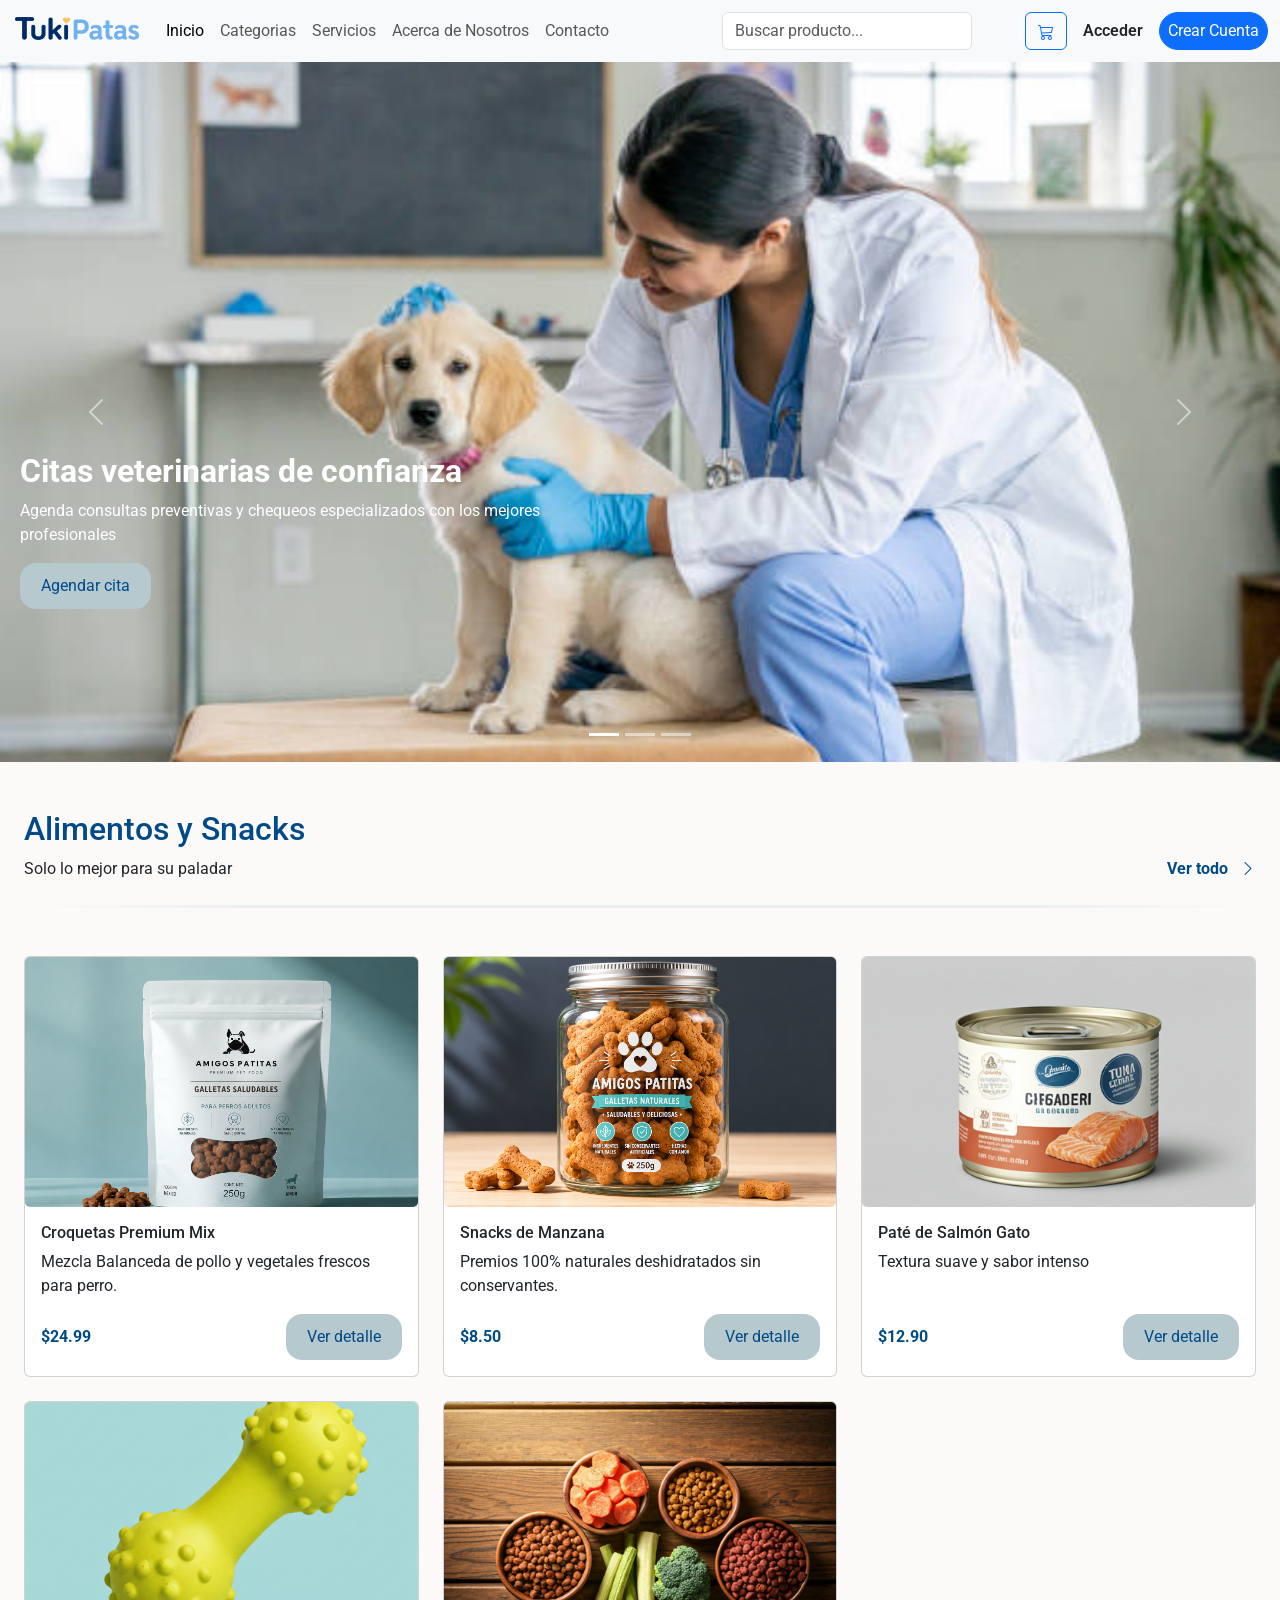
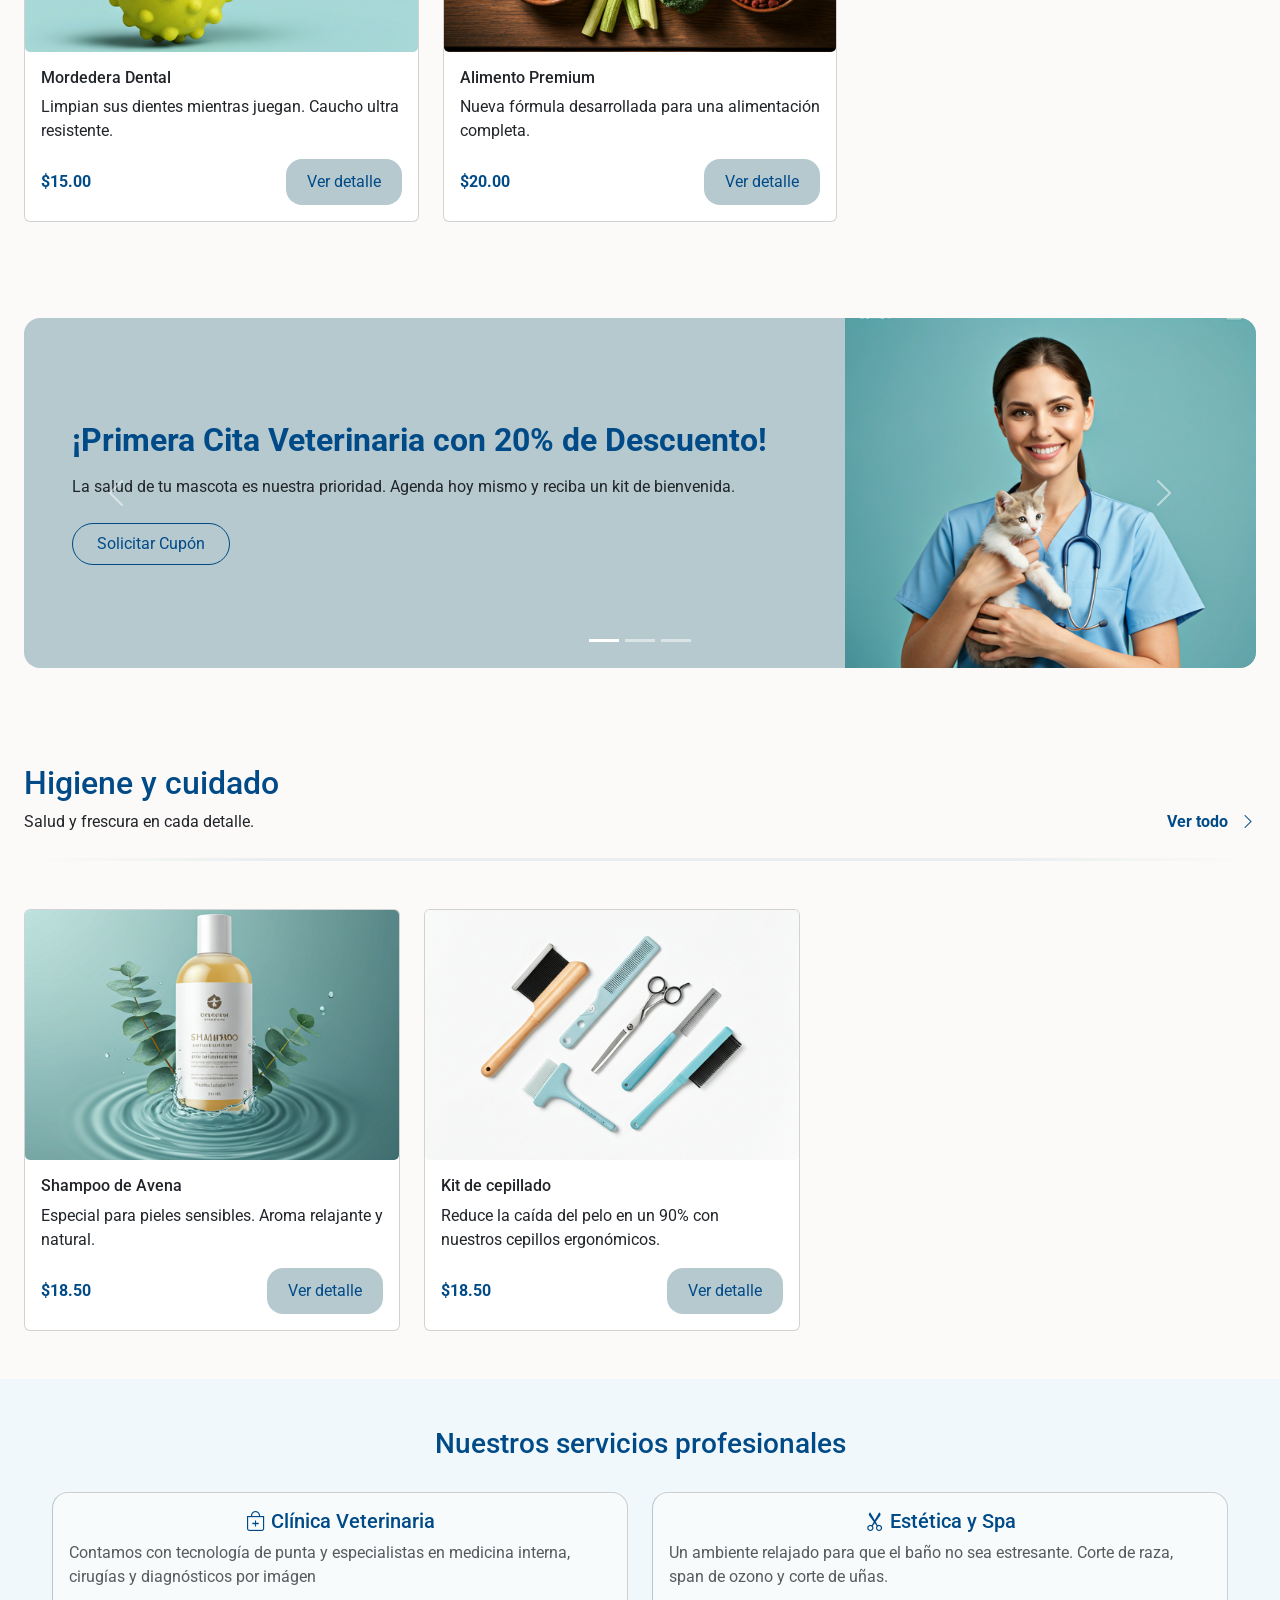
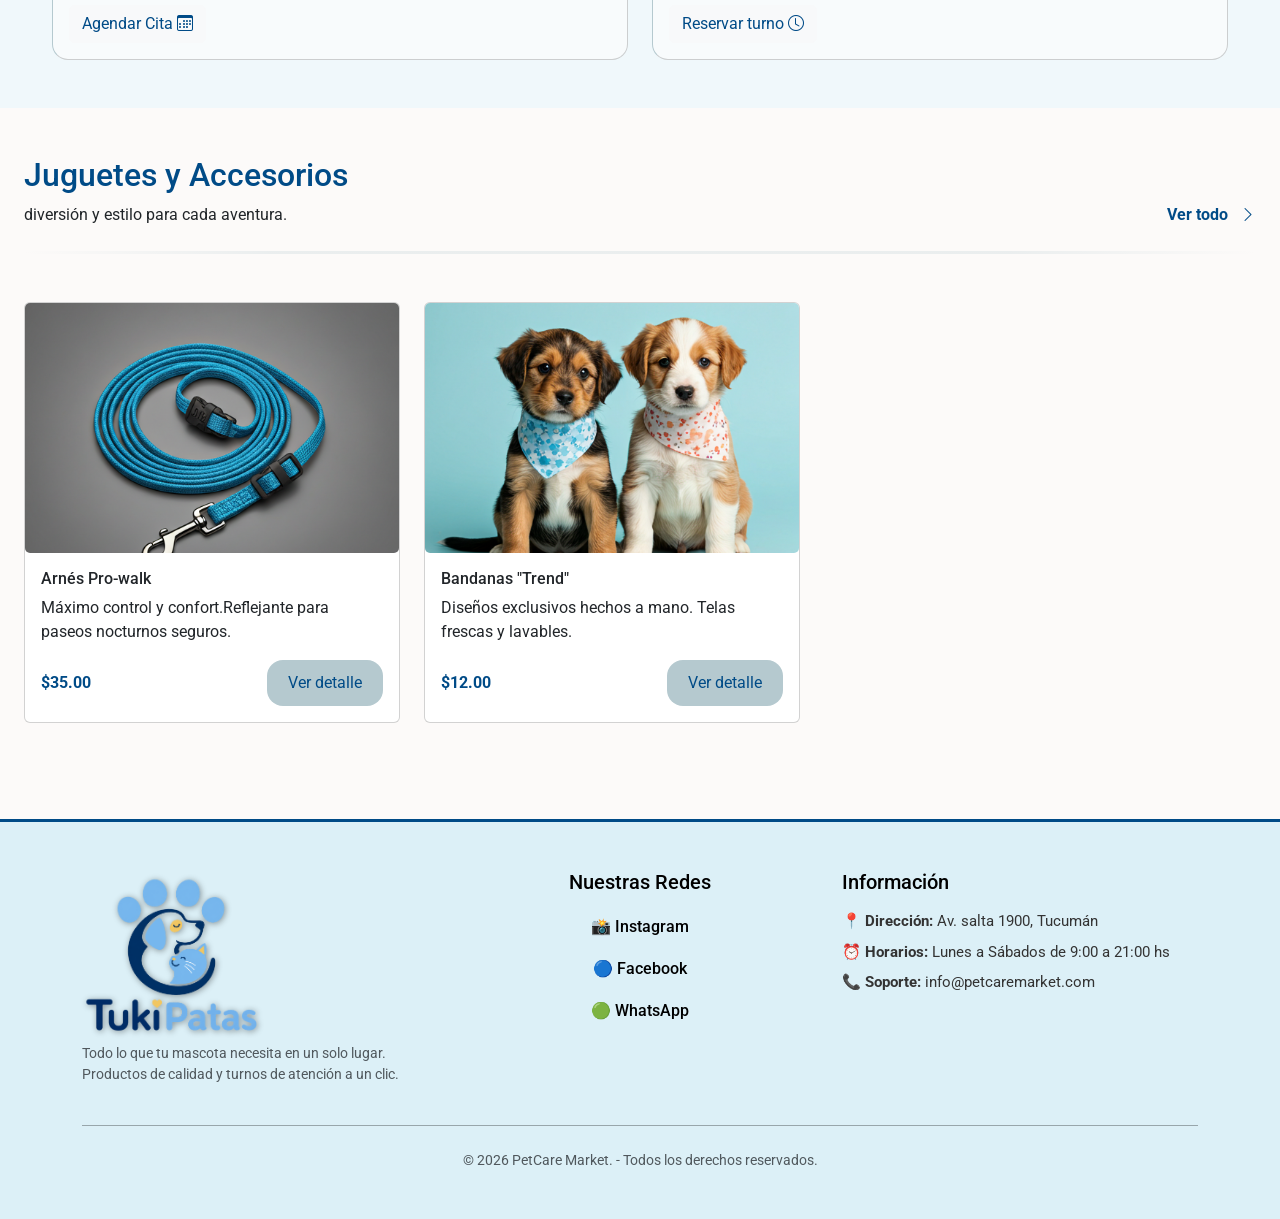
==== commit fba83097: "cambie la palabra Span por spa y agregue espacios que faltaban en algunas oraciones de la page princ" ====
--- a/index.html
+++ b/index.html
@@ -78,20 +78,11 @@
           <!--iconos y botones-->
           <div class="d-flex align-items-center gap-3">
             <!--carrito-->
-            <button class="btn btn-outline-primary">
-              <svg
-                xmlns="http://www.w3.org/2000/svg"
-                width="16"
-                height="16"
-                fill="currentColor"
-                class="bi bi-cart3"
-                viewBox="0 0 16 16"
-              >
-                <path
-                  d="M0 1.5A.5.5 0 0 1 .5 1H2a.5.5 0 0 1 .485.379L2.89 3H14.5a.5.5 0 0 1 .49.598l-1 5a.5.5 0 0 1-.465.401l-9.397.472L4.415 11H13a.5.5 0 0 1 0 1H4a.5.5 0 0 1-.491-.408L2.01 3.607 1.61 2H.5a.5.5 0 0 1-.5-.5M3.102 4l.84 4.479 9.144-.459L13.89 4zM5 12a2 2 0 1 0 0 4 2 2 0 0 0 0-4m7 0a2 2 0 1 0 0 4 2 2 0 0 0 0-4m-7 1a1 1 0 1 1 0 2 1 1 0 0 1 0-2m7 0a1 1 0 1 1 0 2 1 1 0 0 1 0-2"
-                />
+            <a href="./pages/carrito.html" class="btn btn-outline-primary" role="button">
+              <svg xmlns="http://www.w3.org/2000/svg" width="16" height="16" fill="currentColor" class="bi bi-cart3" viewBox="0 0 16 16">
+                <path d="M0 1.5A.5.5 0 0 1 .5 1H2a.5.5 0 0 1 .485.379L2.89 3H14.5a.5.5 0 0 1 .49.598l-1 5a.5.5 0 0 1-.465.401l-9.397.472L4.415 11H13a.5.5 0 0 1 0 1H4a.5.5 0 0 1-.491-.408L2.01 3.607 1.61 2H.5a.5.5 0 0 1-.5-.5M3.102 4l.84 4.479 9.144-.459L13.89 4zM5 12a2 2 0 1 0 0 4 2 2 0 0 0 0-4m7 0a2 2 0 1 0 0 4 2 2 0 0 0 0-4m-7 1a1 1 0 1 1 0 2 1 1 0 0 1 0-2m7 0a1 1 0 1 1 0 2 1 1 0 0 1 0-2"/>
               </svg>
-            </button>
+            </a>
             <!--login-->
             <a href="#" class="nav-link fw-semibold">Acceder</a>
             <!-- crear una cuenta-->
@@ -330,7 +321,7 @@
                          alt=" Imágen de Shampoo para mascotas">
                     <div class="card-body d-flex flex-column">
                         <h5 class="card-title fs-6 fs-md-5 mb-2">Shampoo de Avena</h5>
-                        <p class="card-text mb-3">Especial para pieles sencibles.Aroma relajante y natural.</p>
+                        <p class="card-text mb-3">Especial para pieles sensibles. Aroma relajante y natural.</p>
                         <div class="d-flex justify-content-between align-items-center mt-auto">
                             <p class="card-text fw-bold prices mb-0">$18.50</p>
                             <a href="./pages/detalle-del-producto.html" class="btn rounded-4 btn-Carousel">Ver detalle</a>
@@ -372,7 +363,7 @@
             <div class=" col-12 col-md-6">
                 <div class="card border-1 rounded-4 h-100" style="background-color: #f8fbfc; border-left: 5px solid var(--color-titulo2);">
                     <div class="card-body">
-                        <h5 class="card-title prices text-center"> <i class="bi bi-scissors"></i> Estética y span</h5>
+                        <h5 class="card-title prices text-center"> <i class="bi bi-scissors"></i> Estética y Spa</h5>
                         <p class="card-text text-muted">Un ambiente relajado para que el baño no sea estresante. Corte de raza, span de ozono y corte de uñas.</p>
                         <a href="#" class="btn btn-light prices">Reservar turno <i class="bi bi-clock"></i></a>
                     </div>
@@ -444,13 +435,13 @@
           >
             <h5 class="font-weight-bold mb-3 text-custom">Nuestras Redes</h5>
             <div class="d-flex flex-column gap-2 text-center">
-              <a href="404.html" class="footer-link text-decoration-none"
+              <a href="./pages/error404.html" class="footer-link text-decoration-none"
                 >📸 Instagram</a
               >
-              <a href="404.html" class="footer-link text-decoration-none"
+              <a href="./pages/error404.html" class="footer-link text-decoration-none"
                 >🔵 Facebook</a
               >
-              <a href="404.html" class="footer-link text-decoration-none"
+              <a href="./pages/error404.html" class="footer-link text-decoration-none"
                 >🟢 WhatsApp</a
               >
             </div>
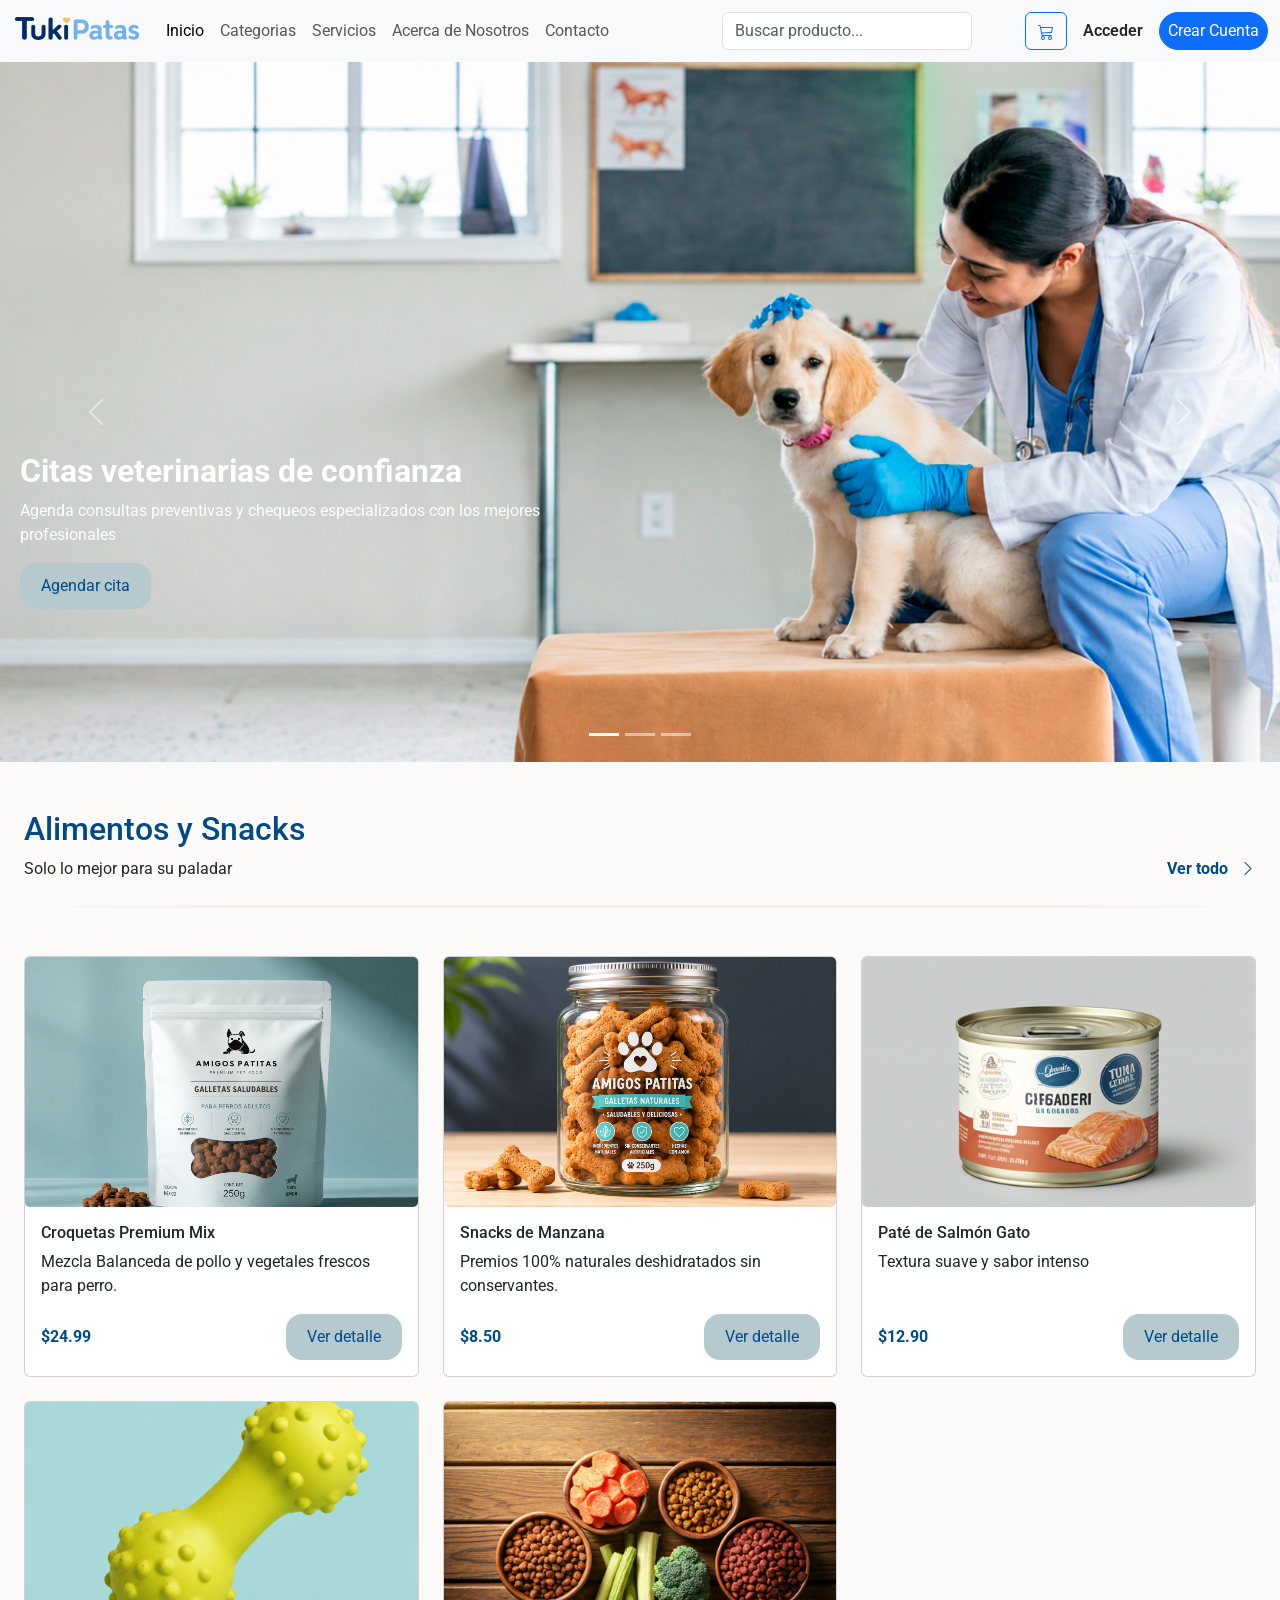
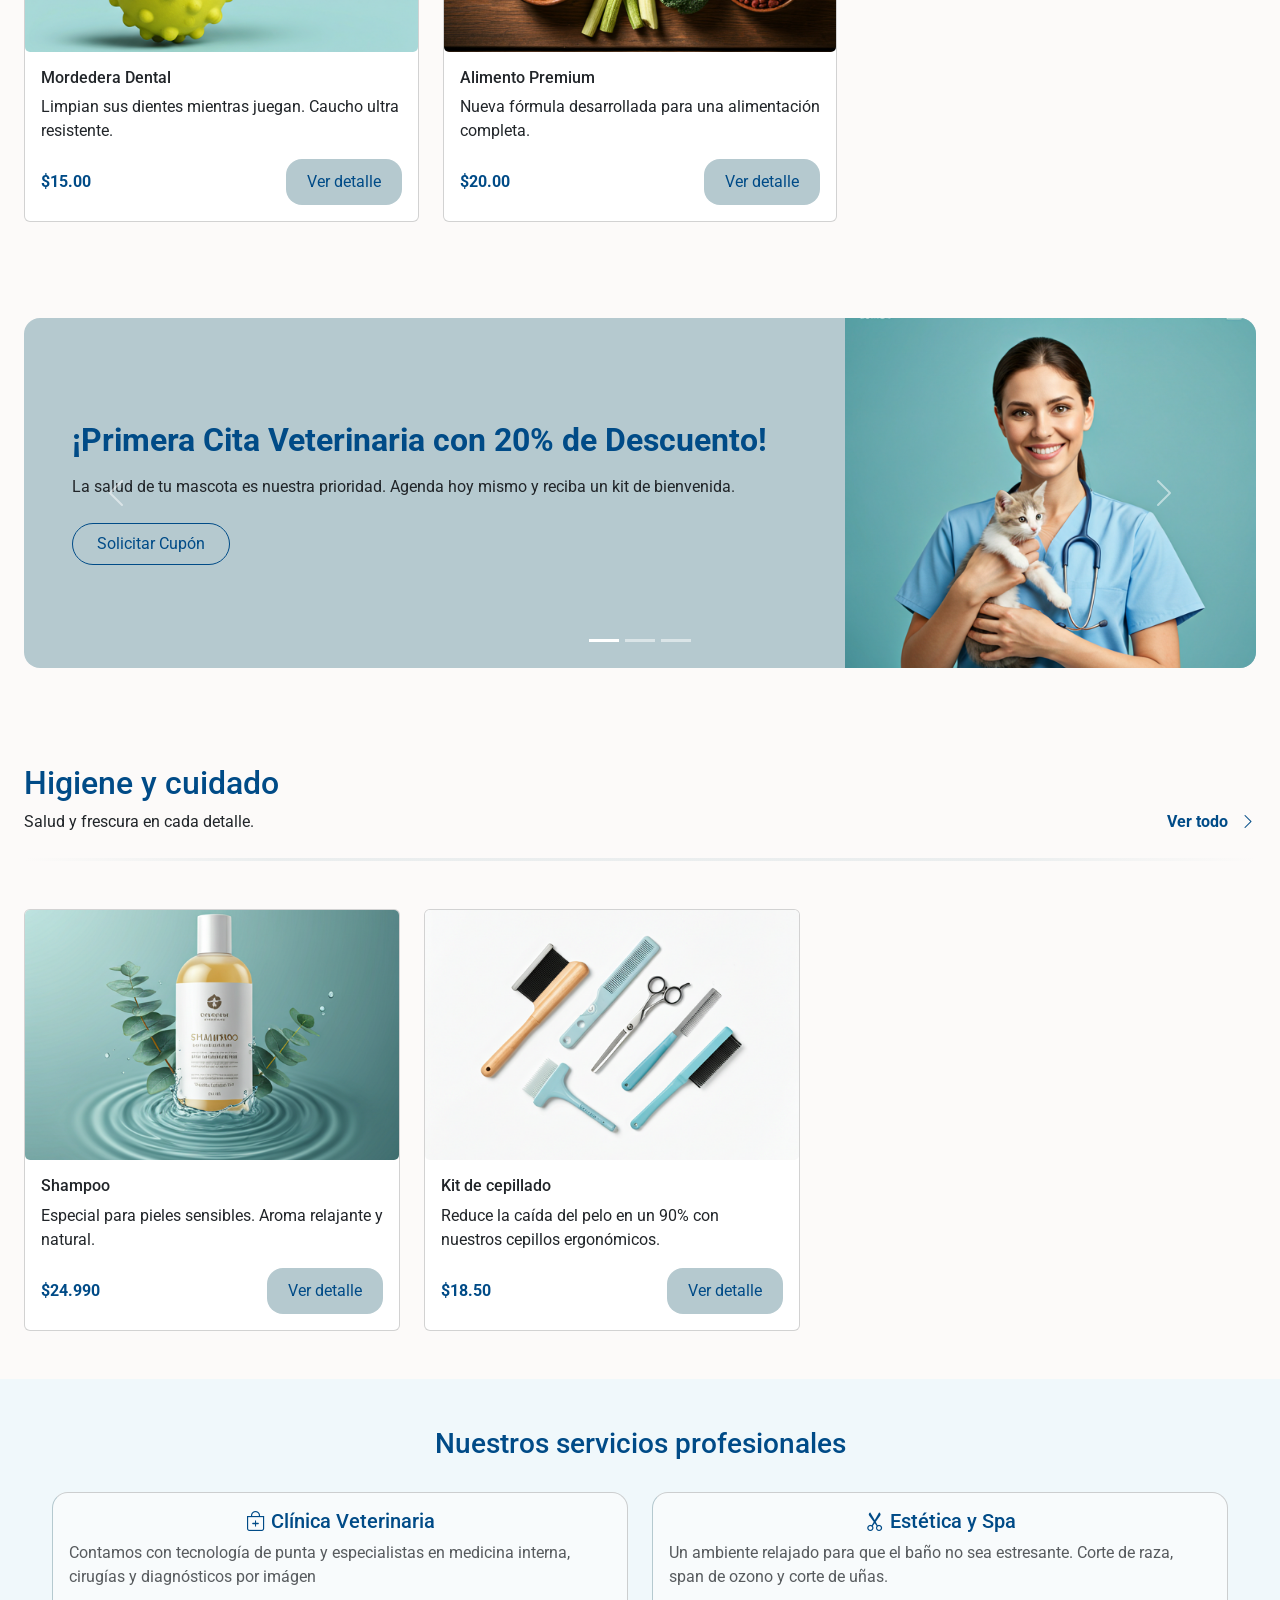
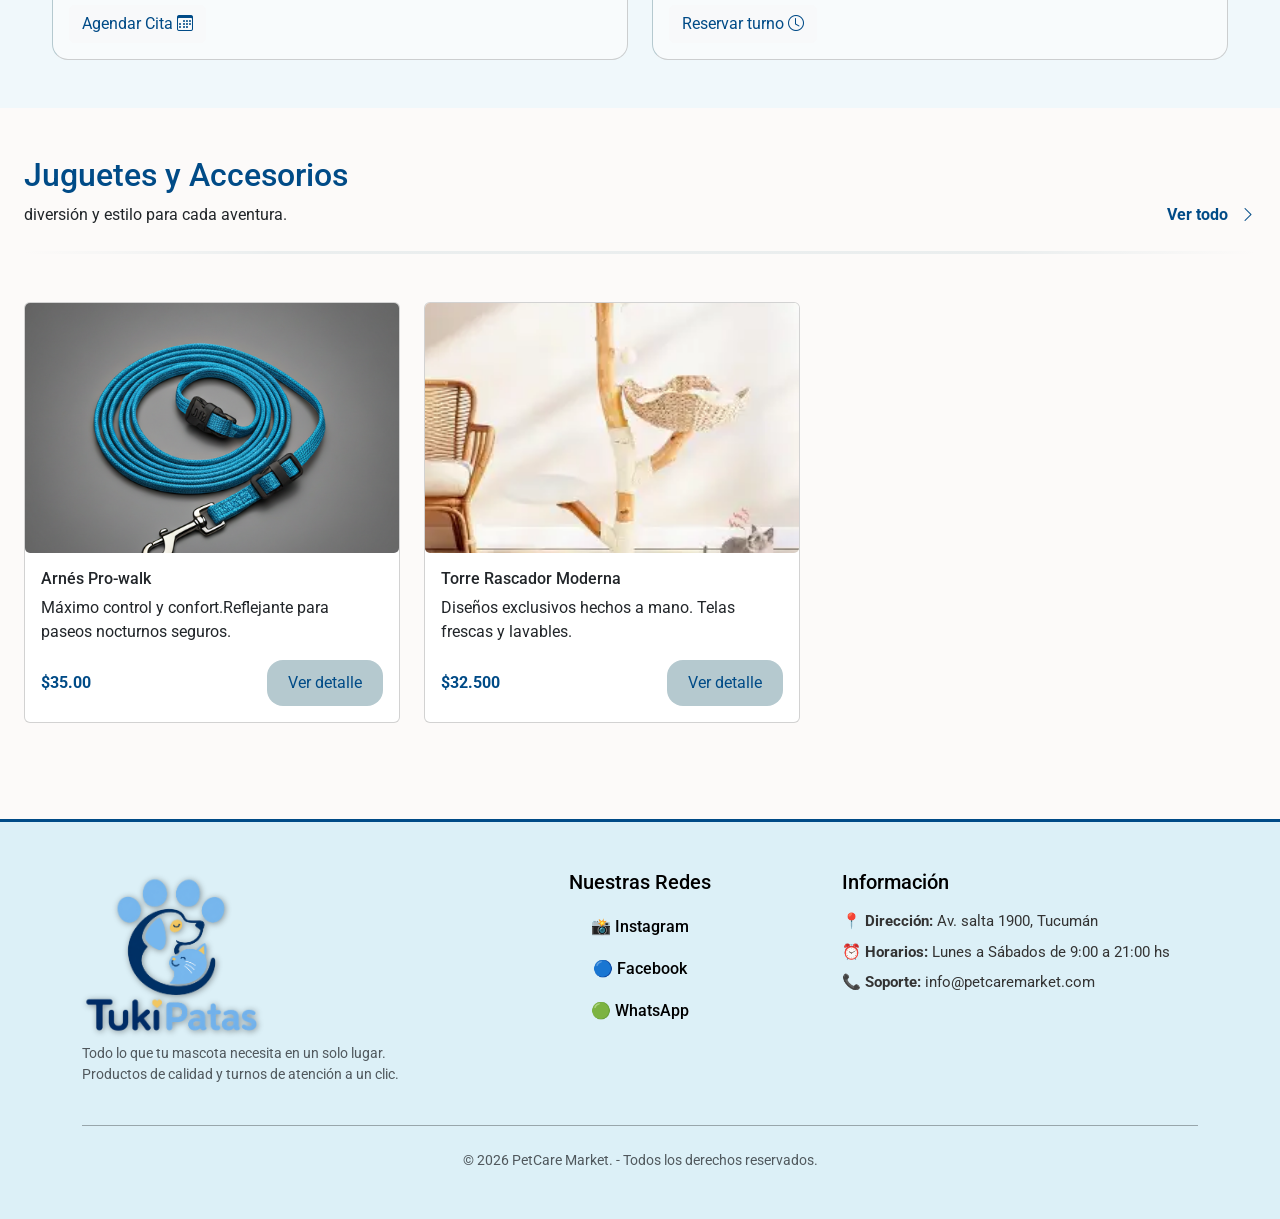
==== commit 09cdad88: "actualice el readme y los links a los productos en la pagina principal" ====
--- a/index.html
+++ b/index.html
@@ -320,10 +320,10 @@
                     <img src="./img/seccion2/shampoo.png" class="card-img-top card-img"
                          alt=" Imágen de Shampoo para mascotas">
                     <div class="card-body d-flex flex-column">
-                        <h5 class="card-title fs-6 fs-md-5 mb-2">Shampoo de Avena</h5>
+                        <h5 class="card-title fs-6 fs-md-5 mb-2">Shampoo</h5>
                         <p class="card-text mb-3">Especial para pieles sensibles. Aroma relajante y natural.</p>
                         <div class="d-flex justify-content-between align-items-center mt-auto">
-                            <p class="card-text fw-bold prices mb-0">$18.50</p>
+                            <p class="card-text fw-bold prices mb-0">$24.990</p>
                             <a href="./pages/detalle-del-producto.html" class="btn rounded-4 btn-Carousel">Ver detalle</a>
                         </div>
                     </div>
@@ -400,14 +400,14 @@
             </div>
             <div class="col">
                 <div class="card h-100">
-                    <img src="./img/seccion3/bandanas.png" class="card-img-top card-img"
+                    <img src="./img/rascador.jpg" class="card-img-top card-img"
                          alt=" Imágen de bandanas para mascotas">
                     <div class="card-body d-flex flex-column">
-                        <h5 class="card-title fs-6 fs-md-5 mb-2">Bandanas "Trend"</h5>
+                        <h5 class="card-title fs-6 fs-md-5 mb-2">Torre Rascador Moderna</h5>
                         <p class="card-text mb-3">Diseños exclusivos hechos a mano. Telas frescas y lavables.</p>
                         <div class="d-flex justify-content-between align-items-center mt-auto">
-                            <p class="card-text fw-bold prices mb-0">$12.00</p>
-                            <a href="#" class="btn rounded-4 btn-Carousel">Ver detalle</a>
+                            <p class="card-text fw-bold prices mb-0">$32.500</p>
+                            <a href="./pages/detalle-producto2.html" class="btn rounded-4 btn-Carousel">Ver detalle</a>
                         </div>
                     </div>
                 </div>
